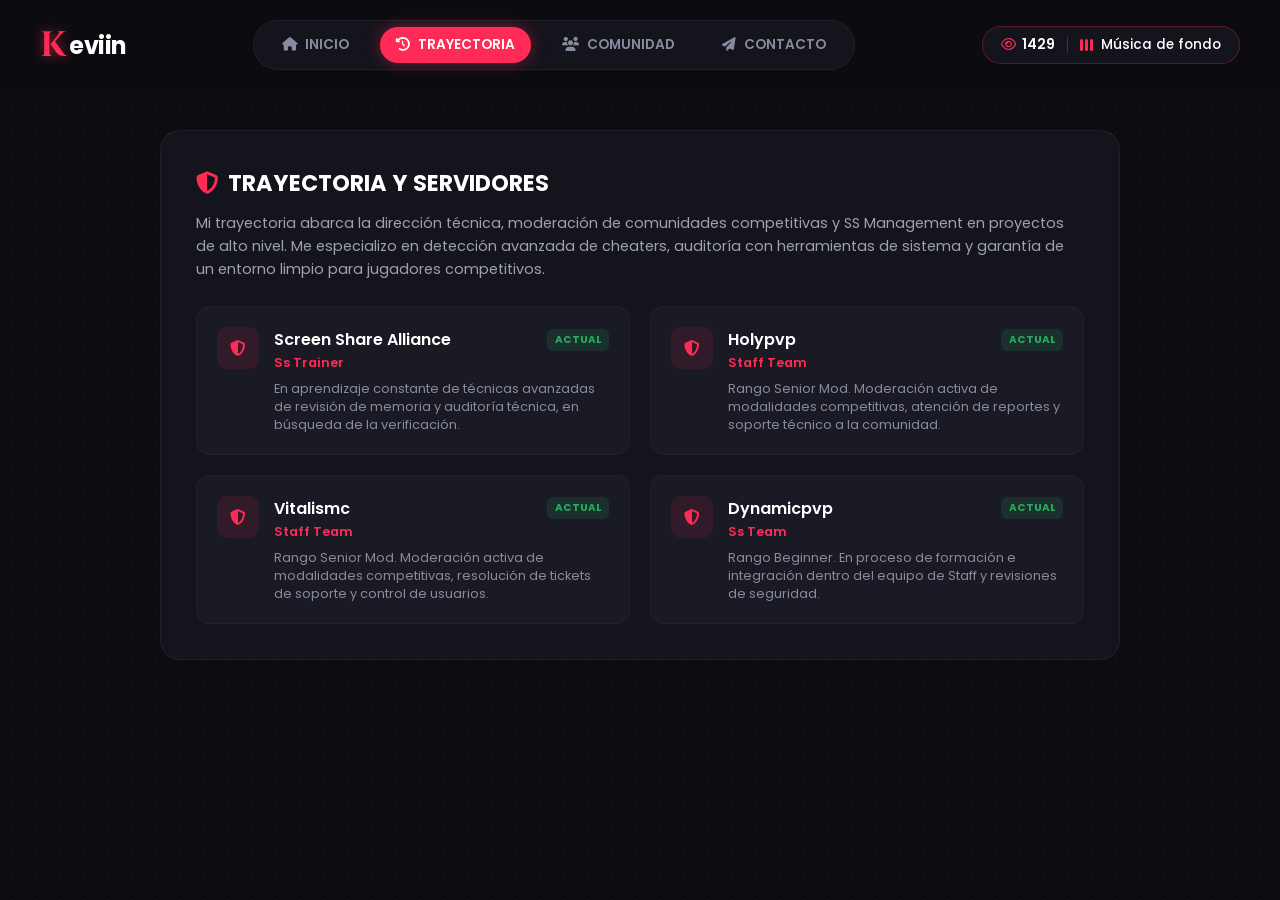
==== index.html @ 0e437124 "Add files via upload" ====
<!DOCTYPE html>
<html lang="es">
<head>
    <meta charset="UTF-8">
    <meta name="viewport" content="width=device-width, initial-scale=1.0">
    <title>Keviin - Portafolio Profesional</title>
    <link rel="stylesheet" href="css/styles.css">
    <link rel="stylesheet" href="https://cdnjs.cloudflare.com/ajax/libs/font-awesome/6.4.0/css/all.min.css">
    <link href="https://fonts.googleapis.com/css2?family=Cinzel:wght@700&family=Poppins:wght@300;400;600;700&display=swap" rel="stylesheet">
</head>
<body>
    <header class="top-bar">
        <div class="brand-logo">
            <span class="k-icon">K</span>
            <span class="brand-name">eviin</span>
        </div>

        <nav class="main-nav">
            <a href="#inicio" class="nav-btn"><i class="fas fa-home"></i> INICIO</a>
            <a href="#trayectoria" class="nav-btn active"><i class="fas fa-history"></i> TRAYECTORIA</a>
            <a href="#comunidad" class="nav-btn"><i class="fas fa-users"></i> COMUNIDAD</a>
            <a href="#contacto" class="nav-btn"><i class="fas fa-paper-plane"></i> CONTACTO</a>
        </nav>

        <div class="unified-status-pill" id="music-pill-toggle">
            <div class="views-section">
                <i class="far fa-eye"></i>
                <span id="visit-counter">1429</span>
            </div>
            <div class="divider"></div>
            <div class="music-section">
                <div class="equalizer-bars">
                    <span></span><span></span><span></span>
                </div>
                <span id="current-song-title">Música de fondo</span>
            </div>
        </div>
    </header>

    <main class="main-content">
        <section id="trayectoria" class="section-card">
            <div class="section-header">
                <h2><i class="fas fa-shield-alt icon-red"></i> TRAYECTORIA Y SERVIDORES</h2>
                <p class="section-desc">
                    Mi trayectoria abarca la dirección técnica, moderación de comunidades competitivas y SS Management en proyectos de alto nivel.
                    Me especializo en detección avanzada de cheaters, auditoría con herramientas de sistema y garantía de un entorno limpio para jugadores competitivos.
                </p>
            </div>

            <div class="servers-grid">
                <div class="server-card">
                    <div class="server-icon"><i class="fas fa-shield-alt"></i></div>
                    <div class="server-info">
                        <div class="server-top">
                            <h3>Screen Share Alliance</h3>
                            <span class="badge-status">ACTUAL</span>
                        </div>
                        <span class="server-role">Ss Trainer</span>
                        <p class="server-desc">En aprendizaje constante de técnicas avanzadas de revisión de memoria y auditoría técnica, en búsqueda de la verificación.</p>
                    </div>
                </div>

                <div class="server-card">
                    <div class="server-icon"><i class="fas fa-shield-alt"></i></div>
                    <div class="server-info">
                        <div class="server-top">
                            <h3>Holypvp</h3>
                            <span class="badge-status">ACTUAL</span>
                        </div>
                        <span class="server-role">Staff Team</span>
                        <p class="server-desc">Rango Senior Mod. Moderación activa de modalidades competitivas, atención de reportes y soporte técnico a la comunidad.</p>
                    </div>
                </div>

                <div class="server-card">
                    <div class="server-icon"><i class="fas fa-shield-alt"></i></div>
                    <div class="server-info">
                        <div class="server-top">
                            <h3>Vitalismc</h3>
                            <span class="badge-status">ACTUAL</span>
                        </div>
                        <span class="server-role">Staff Team</span>
                        <p class="server-desc">Rango Senior Mod. Moderación activa de modalidades competitivas, resolución de tickets de soporte y control de usuarios.</p>
                    </div>
                </div>

                <div class="server-card">
                    <div class="server-icon"><i class="fas fa-shield-alt"></i></div>
                    <div class="server-info">
                        <div class="server-top">
                            <h3>Dynamicpvp</h3>
                            <span class="badge-status">ACTUAL</span>
                        </div>
                        <span class="server-role">Ss Team</span>
                        <p class="server-desc">Rango Beginner. En proceso de formación e integración dentro del equipo de Staff y revisiones de seguridad.</p>
                    </div>
                </div>
            </div>
        </section>
    </main>

    <script src="js/main.js"></script>
</body>
</html>
---- css/styles.css ----
* {
    box-sizing: border-box;
    margin: 0;
    padding: 0;
    font-family: 'Poppins', sans-serif;
}

body {
    background-color: #0d0d11;
    color: #ffffff;
    min-height: 100vh;
    background-image: radial-gradient(rgba(255, 42, 85, 0.08) 1px, transparent 1px);
    background-size: 24px 24px;
}

/* TOP BAR & LOGO */
.top-bar {
    display: flex;
    justify-content: space-between;
    align-items: center;
    padding: 20px 40px;
    background: rgba(13, 13, 17, 0.85);
    backdrop-filter: blur(10px);
    position: sticky;
    top: 0;
    z-index: 100;
}

.brand-logo {
    display: flex;
    align-items: center;
    gap: 2px;
}

.k-icon {
    font-family: 'Cinzel', serif;
    font-size: 2.2rem;
    font-weight: 700;
    color: #ff2a55;
    text-shadow: 0 0 12px rgba(255, 42, 85, 0.6);
}

.brand-name {
    font-size: 1.5rem;
    font-weight: 700;
    color: #ffffff;
    letter-spacing: -0.5px;
}

.main-nav {
    display: flex;
    gap: 15px;
    background: #14141c;
    padding: 6px 12px;
    border-radius: 30px;
    border: 1px solid rgba(255, 255, 255, 0.05);
}

.nav-btn {
    color: #8a8a9e;
    text-decoration: none;
    font-size: 0.85rem;
    font-weight: 600;
    padding: 8px 16px;
    border-radius: 20px;
    transition: all 0.3s ease;
    display: flex;
    align-items: center;
    gap: 8px;
}

.nav-btn.active, .nav-btn:hover {
    color: #ffffff;
    background: #ff2a55;
    box-shadow: 0 0 15px rgba(255, 42, 85, 0.4);
}

/* UNIFIED STATUS PILL (Visitas + Música) */
.unified-status-pill {
    display: flex;
    align-items: center;
    background: #14141c;
    border: 1px solid rgba(255, 42, 85, 0.3);
    border-radius: 30px;
    padding: 8px 18px;
    cursor: pointer;
    transition: all 0.3s ease;
    gap: 12px;
}

.unified-status-pill:hover {
    border-color: #ff2a55;
    box-shadow: 0 0 15px rgba(255, 42, 85, 0.3);
}

.views-section {
    display: flex;
    align-items: center;
    gap: 6px;
    color: #ffffff;
    font-size: 0.85rem;
    font-weight: 600;
}

.views-section i {
    color: #ff2a55;
}

.divider {
    width: 1px;
    height: 16px;
    background: rgba(255, 255, 255, 0.15);
}

.music-section {
    display: flex;
    align-items: center;
    gap: 8px;
    font-size: 0.85rem;
    color: #ffffff;
    font-weight: 500;
}

.equalizer-bars {
    display: flex;
    align-items: flex-end;
    gap: 2px;
    height: 12px;
}

.equalizer-bars span {
    width: 3px;
    height: 100%;
    background: #ff2a55;
    border-radius: 2px;
}

.unified-status-pill.playing .equalizer-bars span:nth-child(1) { animation: bounce 0.6s infinite alternate; }
.unified-status-pill.playing .equalizer-bars span:nth-child(2) { animation: bounce 0.8s infinite alternate 0.2s; }
.unified-status-pill.playing .equalizer-bars span:nth-child(3) { animation: bounce 0.5s infinite alternate 0.4s; }

@keyframes bounce {
    0% { height: 30%; }
    100% { height: 100%; }
}

/* CONTENT SECTIONS */
.main-content {
    max-width: 1000px;
    margin: 40px auto;
    padding: 0 20px;
}

.section-card {
    background: #14141c;
    border-radius: 20px;
    padding: 35px;
    border: 1px solid rgba(255, 255, 255, 0.05);
}

.section-header h2 {
    font-size: 1.4rem;
    font-weight: 700;
    display: flex;
    align-items: center;
    gap: 10px;
    margin-bottom: 12px;
}

.icon-red {
    color: #ff2a55;
}

.section-desc {
    color: #a0a0b5;
    font-size: 0.9rem;
    line-height: 1.6;
    margin-bottom: 25px;
}

.servers-grid {
    display: grid;
    grid-template-columns: repeat(2, 1fr);
    gap: 20px;
}

.server-card {
    background: #1a1a24;
    border-radius: 14px;
    padding: 20px;
    display: flex;
    gap: 15px;
    border: 1px solid rgba(255, 255, 255, 0.03);
    transition: transform 0.2s;
}

.server-card:hover {
    transform: translateY(-3px);
}

.server-icon {
    width: 42px;
    height: 42px;
    background: rgba(255, 42, 85, 0.1);
    border-radius: 10px;
    display: flex;
    align-items: center;
    justify-content: center;
    color: #ff2a55;

}

.server-info {
    flex: 1;
}

.server-top {
    display: flex;
    justify-content: space-between;
    align-items: center;
}

.server-top h3 {
    font-size: 1rem;
    font-weight: 600;
}

.badge-status {
    background: rgba(39, 174, 96, 0.15);
    color: #27ae60;
    font-size: 0.65rem;
    font-weight: 700;
    padding: 3px 8px;
    border-radius: 6px;
}

.server-role {
    color: #ff2a55;
    font-size: 0.8rem;
    font-weight: 600;
    display: block;
    margin: 2px 0 8px 0;
}

.server-desc {
    color: #8a8a9e;
    font-size: 0.8rem;
    line-height: 1.4;
}

/* ADMIN PANEL STYLES */
.admin-body {
    display: flex;
    justify-content: center;
    align-items: center;
    padding: 40px 20px;
}

.admin-container {
    width: 100%;
    max-width: 900px;
    background: #14141c;
    border-radius: 20px;
    padding: 30px;
    border: 1px solid rgba(255, 255, 255, 0.05);
}

.admin-header {
    display: flex;
    justify-content: space-between;
    align-items: center;
    margin-bottom: 25px;
    flex-wrap: wrap;
    gap: 15px;
}

.admin-title {
    display: flex;
    align-items: center;
    gap: 10px;
    color: #ff2a55;
    font-size: 1.1rem;
}

.admin-title h2 {
    color: #ffffff;
    font-size: 1.2rem;
}

.session-badge {
    background: #1e1e2a;
    padding: 6px 14px;
    border-radius: 20px;
    font-size: 0.8rem;
    color: #a0a0b5;
}

.status-dot {
    display: inline-block;
    width: 8px;
    height: 8px;
    background: #ff2a55;
    border-radius: 50%;
    margin-right: 5px;
}

.btn-exit {
    background: #ffffff;
    color: #0d0d11;
    text-decoration: none;
    font-size: 0.8rem;
    font-weight: 700;
    padding: 8px 16px;
    border-radius: 12px;
}

.admin-tabs {
    border-bottom: 1px solid rgba(255, 255, 255, 0.08);
    margin-bottom: 25px;
}

.tab-btn {
    background: #ff2a55;
    color: white;
    border: none;
    padding: 10px 20px;
    border-radius: 10px 10px 0 0;
    font-weight: 600;
    font-size: 0.85rem;
    cursor: pointer;
}

.form-group {
    margin-bottom: 25px;
}

.form-group label {
    display: block;
    font-size: 0.75rem;
    font-weight: 700;
    color: #a0a0b5;
    margin-bottom: 8px;
}

.form-group input {
    width: 100%;
    background: #1a1a24;
    border: 1px solid rgba(255, 255, 255, 0.08);
    padding: 12px 16px;
    border-radius: 10px;
    color: white;
}

.section-subtitle {
    font-size: 0.95rem;
    color: #ff2a55;
    margin-bottom: 15px;
    display: flex;
    align-items: center;
    gap: 8px;
}

.music-grid {
    display: grid;
    grid-template-columns: 1fr 1fr;
    gap: 20px;
    margin-bottom: 25px;
}

.upload-box {
    border: 2px dashed rgba(255, 42, 85, 0.4);
    border-radius: 14px;
    padding: 30px 20px;
    text-align: center;
    cursor: pointer;
    background: rgba(255, 42, 85, 0.02);
}

.upload-box i {
    font-size: 2rem;
    color: #ff2a55;
    margin-bottom: 10px;
}

.upload-box p {
    font-size: 0.85rem;
    margin-bottom: 5px;
}

.upload-box span {
    font-size: 0.75rem;
    color: #ff2a55;
}

.url-box label {
    display: block;
    font-size: 0.75rem;
    font-weight: 700;
    color: #a0a0b5;
    margin-bottom: 8px;
}

.url-box input {
    width: 100%;
    background: #1a1a24;
    border: 1px solid rgba(255, 255, 255, 0.08);
    padding: 12px 16px;
    border-radius: 10px;
    color: white;
}

.btn-save-all {
    width: 100%;
    background: #ff2a55;
    color: white;
    border: none;
    padding: 14px;
    border-radius: 12px;
    font-weight: 700;
    font-size: 0.9rem;
    cursor: pointer;
    box-shadow: 0 0 20px rgba(255, 42, 85, 0.4);
}
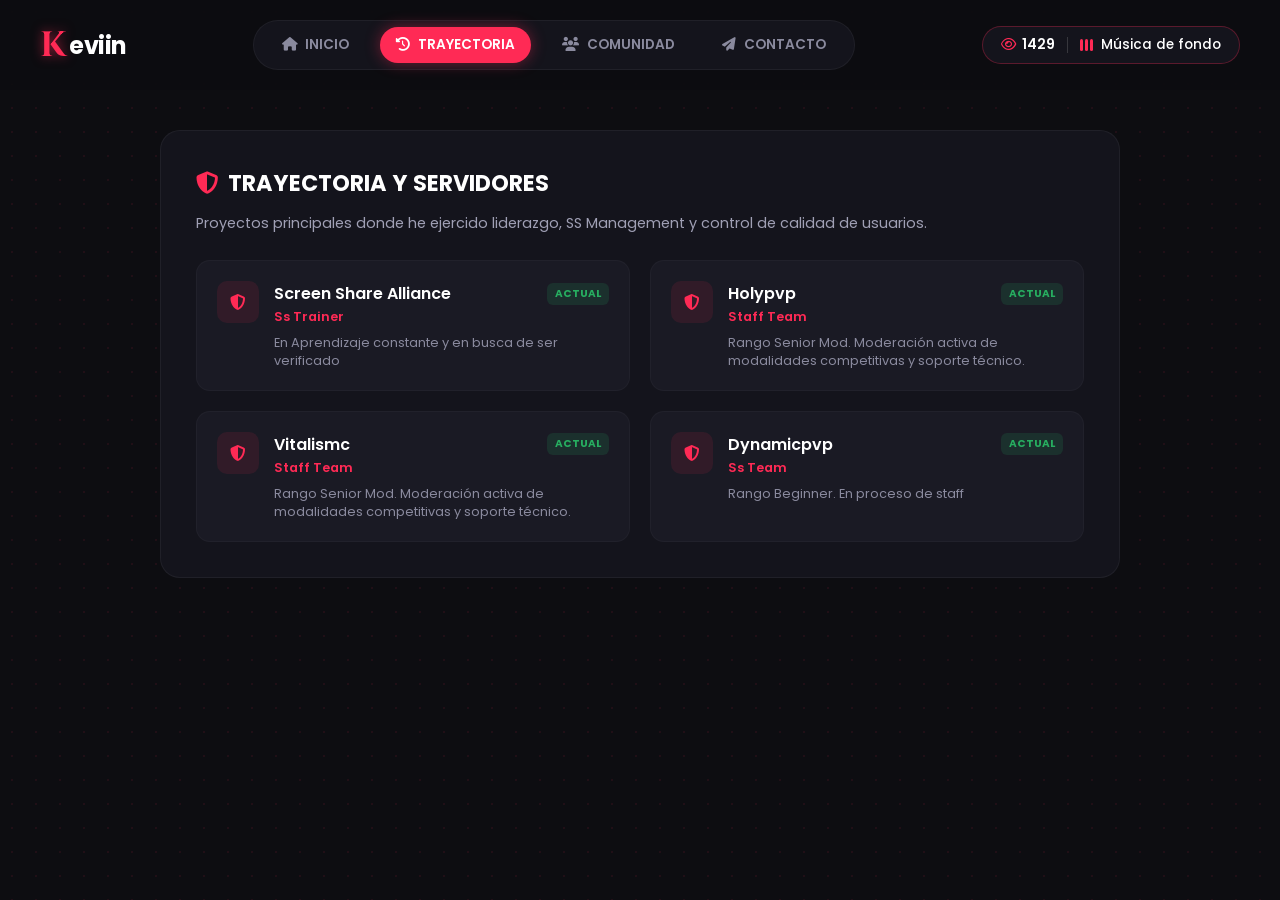
==== commit 5d6e8798: "Add files via upload" ====
--- a/index.html
+++ b/index.html
@@ -42,8 +42,7 @@
             <div class="section-header">
                 <h2><i class="fas fa-shield-alt icon-red"></i> TRAYECTORIA Y SERVIDORES</h2>
                 <p class="section-desc">
-                    Mi trayectoria abarca la dirección técnica, moderación de comunidades competitivas y SS Management en proyectos de alto nivel.
-                    Me especializo en detección avanzada de cheaters, auditoría con herramientas de sistema y garantía de un entorno limpio para jugadores competitivos.
+                    Proyectos principales donde he ejercido liderazgo, SS Management y control de calidad de usuarios.
                 </p>
             </div>
 
@@ -56,7 +55,7 @@
                             <span class="badge-status">ACTUAL</span>
                         </div>
                         <span class="server-role">Ss Trainer</span>
-                        <p class="server-desc">En aprendizaje constante de técnicas avanzadas de revisión de memoria y auditoría técnica, en búsqueda de la verificación.</p>
+                        <p class="server-desc">En Aprendizaje constante y en busca de ser verificado</p>
                     </div>
                 </div>
 
@@ -68,7 +67,7 @@
                             <span class="badge-status">ACTUAL</span>
                         </div>
                         <span class="server-role">Staff Team</span>
-                        <p class="server-desc">Rango Senior Mod. Moderación activa de modalidades competitivas, atención de reportes y soporte técnico a la comunidad.</p>
+                        <p class="server-desc">Rango Senior Mod. Moderación activa de modalidades competitivas y soporte técnico.</p>
                     </div>
                 </div>
 
@@ -80,7 +79,7 @@
                             <span class="badge-status">ACTUAL</span>
                         </div>
                         <span class="server-role">Staff Team</span>
-                        <p class="server-desc">Rango Senior Mod. Moderación activa de modalidades competitivas, resolución de tickets de soporte y control de usuarios.</p>
+                        <p class="server-desc">Rango Senior Mod. Moderación activa de modalidades competitivas y soporte técnico.</p>
                     </div>
                 </div>
 
@@ -92,7 +91,7 @@
                             <span class="badge-status">ACTUAL</span>
                         </div>
                         <span class="server-role">Ss Team</span>
-                        <p class="server-desc">Rango Beginner. En proceso de formación e integración dentro del equipo de Staff y revisiones de seguridad.</p>
+                        <p class="server-desc">Rango Beginner. En proceso de staff</p>
                     </div>
                 </div>
             </div>
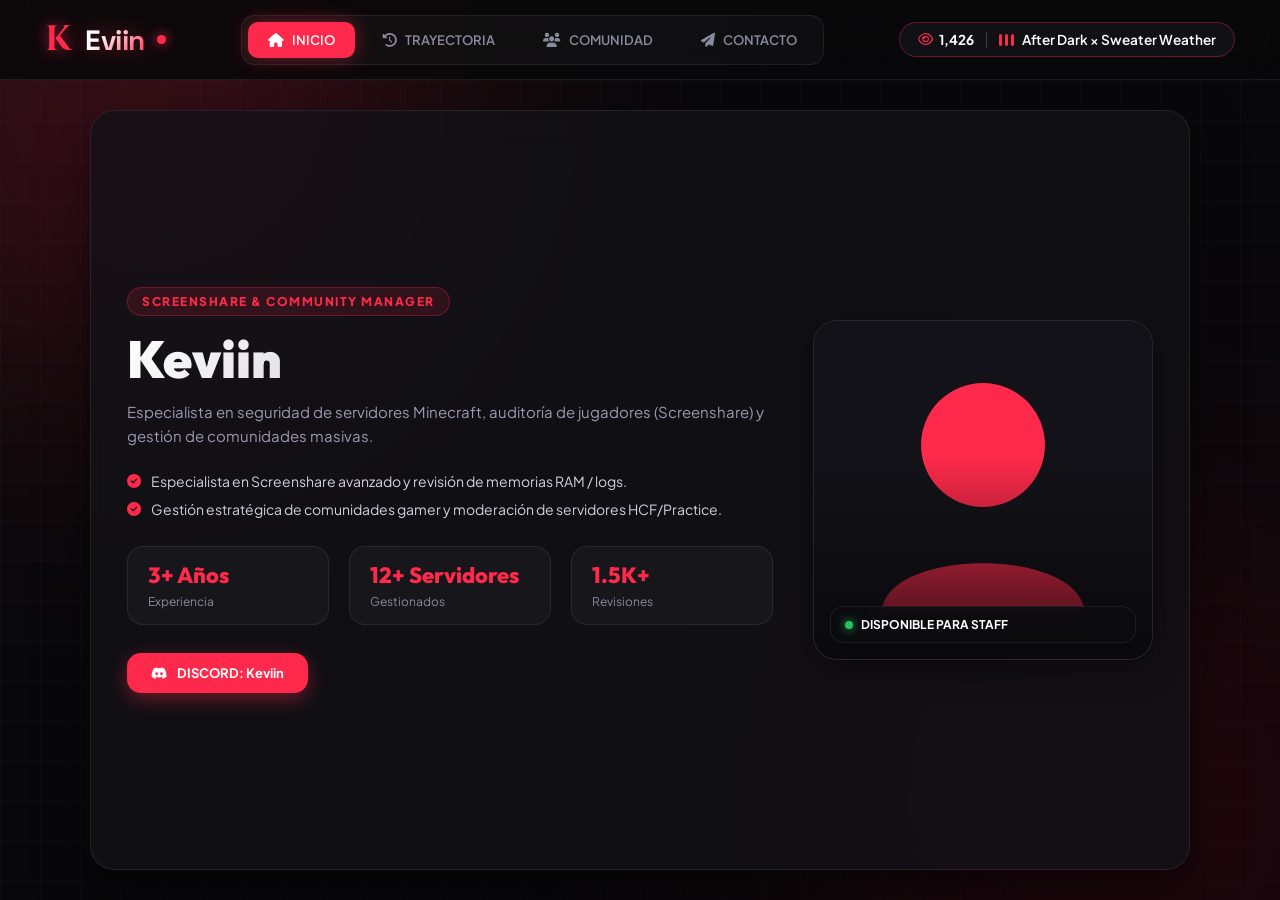
==== commit b51eabae: "Add files via upload" ====
--- a/index.html
+++ b/index.html
@@ -4,99 +4,55 @@
     <meta charset="UTF-8">
     <meta name="viewport" content="width=device-width, initial-scale=1.0">
     <title>Keviin - Portafolio Profesional</title>
+    <!-- FAVICON REDONDO ROJO DE KEVIIN -->
+    <link rel="icon" type="image/svg+xml" href="data:image/svg+xml,<svg xmlns='http://www.w3.org/2000/svg' viewBox='0 0 100 100'><circle cx='50' cy='50' r='45' fill='%2308080a'/><circle cx='50' cy='50' r='20' fill='%23ff2a4b'/></svg>">
+    <link href="https://fonts.googleapis.com/css2?family=Cinzel:wght@700&family=Outfit:wght@400;600;700;800;900&family=Space+Grotesk:wght@600;700&family=Plus+Jakarta+Sans:wght@400;500;600;700&display=swap" rel="stylesheet">
+    <link rel="stylesheet" href="https://cdnjs.cloudflare.com/ajax/libs/font-awesome/6.4.0/css/all.min.css">
     <link rel="stylesheet" href="css/styles.css">
-    <link rel="stylesheet" href="https://cdnjs.cloudflare.com/ajax/libs/font-awesome/6.4.0/css/all.min.css">
-    <link href="https://fonts.googleapis.com/css2?family=Cinzel:wght@700&family=Poppins:wght@300;400;600;700&display=swap" rel="stylesheet">
 </head>
 <body>
-    <header class="top-bar">
-        <div class="brand-logo">
-            <span class="k-icon">K</span>
-            <span class="brand-name">eviin</span>
+
+    <div class="background-effects">
+        <div class="grid-overlay"></div>
+        <div class="glow-orb orb-1" id="orb1"></div>
+        <div class="glow-orb orb-2" id="orb2"></div>
+        <div id="particlesContainer" class="particles-container"></div>
+    </div>
+
+    <!-- REPRODUCTOR DE AUDIO -->
+    <audio id="bgMusic" loop preload="auto"></audio>
+
+    <nav class="navbar">
+        <div class="logo">
+            <span class="k-icon-fancy">K</span><span class="logo-accent" id="logoText">eviin</span>
+            <span class="status-dot"></span>
         </div>
-
-        <nav class="main-nav">
-            <a href="#inicio" class="nav-btn"><i class="fas fa-home"></i> INICIO</a>
-            <a href="#trayectoria" class="nav-btn active"><i class="fas fa-history"></i> TRAYECTORIA</a>
-            <a href="#comunidad" class="nav-btn"><i class="fas fa-users"></i> COMUNIDAD</a>
-            <a href="#contacto" class="nav-btn"><i class="fas fa-paper-plane"></i> CONTACTO</a>
-        </nav>
-
-        <div class="unified-status-pill" id="music-pill-toggle">
-            <div class="views-section">
-                <i class="far fa-eye"></i>
-                <span id="visit-counter">1429</span>
-            </div>
-            <div class="divider"></div>
-            <div class="music-section">
-                <div class="equalizer-bars">
-                    <span></span><span></span><span></span>
+        
+        <div class="nav-links" id="navigationMenu"></div>
+        
+        <div class="navbar-right-group">
+            <!-- GLOBITO UNIFICADO (VISITAS Y MÚSICA) -->
+            <div class="unified-status-pill" id="musicPlayerBtn" onclick="toggleMusic()">
+                <div class="views-section">
+                    <i class="far fa-eye"></i>
+                    <span id="visitorCounterNum" class="visitor-num">1,429</span>
                 </div>
-                <span id="current-song-title">Música de fondo</span>
+                <div class="pill-divider"></div>
+                <div class="music-section">
+                    <div class="equalizer-bars" id="musicBars">
+                        <span></span><span></span><span></span>
+                    </div>
+                    <span class="song-title" id="songTitleDisplay">Música de fondo</span>
+                </div>
             </div>
         </div>
-    </header>
+    </nav>
 
-    <main class="main-content">
-        <section id="trayectoria" class="section-card">
-            <div class="section-header">
-                <h2><i class="fas fa-shield-alt icon-red"></i> TRAYECTORIA Y SERVIDORES</h2>
-                <p class="section-desc">
-                    Proyectos principales donde he ejercido liderazgo, SS Management y control de calidad de usuarios.
-                </p>
-            </div>
+    <main class="main-container">
+        <div id="cardsStage" class="cards-stage"></div>
+    </main>
 
-            <div class="servers-grid">
-                <div class="server-card">
-                    <div class="server-icon"><i class="fas fa-shield-alt"></i></div>
-                    <div class="server-info">
-                        <div class="server-top">
-                            <h3>Screen Share Alliance</h3>
-                            <span class="badge-status">ACTUAL</span>
-                        </div>
-                        <span class="server-role">Ss Trainer</span>
-                        <p class="server-desc">En Aprendizaje constante y en busca de ser verificado</p>
-                    </div>
-                </div>
-
-                <div class="server-card">
-                    <div class="server-icon"><i class="fas fa-shield-alt"></i></div>
-                    <div class="server-info">
-                        <div class="server-top">
-                            <h3>Holypvp</h3>
-                            <span class="badge-status">ACTUAL</span>
-                        </div>
-                        <span class="server-role">Staff Team</span>
-                        <p class="server-desc">Rango Senior Mod. Moderación activa de modalidades competitivas y soporte técnico.</p>
-                    </div>
-                </div>
-
-                <div class="server-card">
-                    <div class="server-icon"><i class="fas fa-shield-alt"></i></div>
-                    <div class="server-info">
-                        <div class="server-top">
-                            <h3>Vitalismc</h3>
-                            <span class="badge-status">ACTUAL</span>
-                        </div>
-                        <span class="server-role">Staff Team</span>
-                        <p class="server-desc">Rango Senior Mod. Moderación activa de modalidades competitivas y soporte técnico.</p>
-                    </div>
-                </div>
-
-                <div class="server-card">
-                    <div class="server-icon"><i class="fas fa-shield-alt"></i></div>
-                    <div class="server-info">
-                        <div class="server-top">
-                            <h3>Dynamicpvp</h3>
-                            <span class="badge-status">ACTUAL</span>
-                        </div>
-                        <span class="server-role">Ss Team</span>
-                        <p class="server-desc">Rango Beginner. En proceso de staff</p>
-                    </div>
-                </div>
-            </div>
-        </section>
-    </main>
+    <div class="toast" id="toastNotification">Copiado al portapapeles</div>
 
     <script src="js/main.js"></script>
 </body>
--- a/css/styles.css
+++ b/css/styles.css
@@ -1,96 +1,512 @@
 * {
-    box-sizing: border-box;
     margin: 0;
     padding: 0;
-    font-family: 'Poppins', sans-serif;
+    box-sizing: border-box;
+    font-family: 'Plus Jakarta Sans', sans-serif;
+    user-select: none;
+}
+
+:root {
+    --accent-color: #ff2a4b;
+    --accent-glow: rgba(255, 42, 75, 0.4);
+    --accent-secondary: #7a0018;
+    --bg-dark: #08080a;
+    --card-bg: rgba(18, 18, 24, 0.78);
+    --border-color: rgba(255, 255, 255, 0.08);
 }
 
 body {
-    background-color: #0d0d11;
+    background-color: var(--bg-dark);
     color: #ffffff;
-    min-height: 100vh;
-    background-image: radial-gradient(rgba(255, 42, 85, 0.08) 1px, transparent 1px);
-    background-size: 24px 24px;
-}
-
-/* TOP BAR & LOGO */
-.top-bar {
+    height: 100vh;
+    overflow: hidden;
+    position: relative;
+}
+
+.background-effects {
+    position: absolute;
+    top: 0;
+    left: 0;
+    width: 100%;
+    height: 100%;
+    overflow: hidden;
+    z-index: -1;
+}
+
+.grid-overlay {
+    width: 100%;
+    height: 100%;
+    background-image: 
+        linear-gradient(rgba(255, 255, 255, 0.02) 1px, transparent 1px),
+        linear-gradient(90deg, rgba(255, 255, 255, 0.02) 1px, transparent 1px);
+    background-size: 40px 40px;
+    position: absolute;
+}
+
+.glow-orb {
+    position: absolute;
+    border-radius: 50%;
+    filter: blur(150px);
+    opacity: 0.28;
+    animation: orbFloat 12s ease-in-out infinite alternate;
+    transition: background 0.5s ease;
+}
+
+.orb-1 {
+    width: 520px;
+    height: 520px;
+    background: var(--accent-color);
+    top: -180px;
+    left: -120px;
+}
+
+.orb-2 {
+    width: 550px;
+    height: 550px;
+    background: var(--accent-secondary);
+    bottom: -180px;
+    right: -120px;
+    animation-delay: -6s;
+}
+
+@keyframes orbFloat {
+    0% { transform: translateY(0px) scale(1) rotate(0deg); opacity: 0.22; }
+    50% { transform: translateY(20px) scale(1.05) rotate(3deg); opacity: 0.3; }
+    100% { transform: translateY(40px) scale(1.1) rotate(6deg); opacity: 0.25; }
+}
+
+.particles-container {
+    position: absolute;
+    width: 100%;
+    height: 100%;
+    pointer-events: none;
+    overflow: hidden;
+}
+
+.particle {
+    position: absolute;
+    width: 3px;
+    height: 3px;
+    background: var(--accent-color);
+    border-radius: 50%;
+    opacity: 0.5;
+    animation: floatParticle 8s infinite linear;
+}
+
+@keyframes floatParticle {
+    0% { transform: translateY(100vh) scale(0.5); opacity: 0; }
+    20% { opacity: 0.6; }
+    80% { opacity: 0.6; }
+    100% { transform: translateY(-10vh) scale(1.2); opacity: 0; }
+}
+
+.navbar {
     display: flex;
     justify-content: space-between;
     align-items: center;
-    padding: 20px 40px;
-    background: rgba(13, 13, 17, 0.85);
+    padding: 0 45px;
+    height: 80px;
+    background: rgba(8, 8, 10, 0.88);
+    backdrop-filter: blur(20px);
+    border-bottom: 1px solid var(--border-color);
+    position: relative;
+    z-index: 10;
+}
+
+.logo {
+    display: flex;
+    align-items: center;
+    gap: 12px;
+}
+
+.logo-accent {
+    font-family: 'Space Grotesk', 'Outfit', sans-serif;
+    font-weight: 700;
+    font-size: 28px;
+    letter-spacing: -0.5px;
+    background: linear-gradient(135deg, #ffffff 30%, var(--accent-color) 100%);
+    -webkit-background-clip: text;
+    -webkit-text-fill-color: transparent;
+    filter: drop-shadow(0 0 10px var(--accent-glow));
+    text-transform: capitalize;
+}
+
+.status-dot {
+    width: 9px;
+    height: 9px;
+    background-color: var(--accent-color);
+    border-radius: 50%;
+    box-shadow: 0 0 12px var(--accent-color);
+    animation: blink 2s infinite;
+}
+
+@keyframes blink {
+    0%, 100% { opacity: 1; transform: scale(1); }
+    50% { opacity: 0.4; transform: scale(0.85); }
+}
+
+.nav-links {
+    display: flex;
+    gap: 8px;
+    background: rgba(255, 255, 255, 0.03);
+    padding: 6px;
+    border-radius: 14px;
+    border: 1px solid var(--border-color);
+}
+
+.nav-btn {
+    background: transparent;
+    border: none;
+    color: #8a8a9e;
+    padding: 10px 20px;
+    border-radius: 10px;
+    font-weight: 600;
+    font-size: 13px;
+    cursor: pointer;
+    transition: all 0.3s cubic-bezier(0.4, 0, 0.2, 1);
+    display: flex;
+    align-items: center;
+    gap: 8px;
+}
+
+.nav-btn i {
+    font-size: 14px;
+    transition: transform 0.3s ease;
+}
+
+.nav-btn:hover {
+    color: #ffffff;
+    background: rgba(255, 255, 255, 0.05);
+}
+
+.nav-btn.active {
+    background: var(--accent-color);
+    color: #ffffff;
+    box-shadow: 0 0 20px var(--accent-glow);
+}
+
+.navbar-right-group {
+    display: flex;
+    align-items: center;
+    gap: 14px;
+}
+
+.music-player-widget {
+    display: flex;
+    align-items: center;
+    gap: 10px;
+    background: rgba(255, 255, 255, 0.04);
+    border: 1px solid rgba(255, 42, 75, 0.35);
+    padding: 8px 18px;
+    border-radius: 20px;
+    cursor: pointer;
+    position: relative;
+    transition: all 0.3s ease;
+}
+
+.music-player-widget:hover {
+    background: rgba(255, 42, 75, 0.12);
+    border-color: var(--accent-color);
+    box-shadow: 0 0 18px var(--accent-glow);
+    transform: translateY(-1px);
+}
+
+.music-bars {
+    display: flex;
+    align-items: flex-end;
+    gap: 3px;
+    height: 14px;
+}
+
+.music-bars span {
+    width: 3px;
+    height: 100%;
+    background-color: var(--accent-color);
+    border-radius: 3px;
+    transition: height 0.2s ease;
+}
+
+.music-player-widget.playing .music-bars span:nth-child(1) {
+    animation: soundBar 0.8s ease-in-out infinite alternate;
+}
+.music-player-widget.playing .music-bars span:nth-child(2) {
+    animation: soundBar 0.8s ease-in-out infinite alternate 0.2s;
+}
+.music-player-widget.playing .music-bars span:nth-child(3) {
+    animation: soundBar 0.8s ease-in-out infinite alternate 0.4s;
+}
+
+@keyframes soundBar {
+    0% { height: 4px; }
+    100% { height: 16px; }
+}
+
+.music-info {
+    font-size: 13px;
+    font-weight: 600;
+    color: #e2e2e8;
+    max-width: 190px;
+    white-space: nowrap;
+    overflow: hidden;
+    text-overflow: ellipsis;
+}
+
+.music-tooltip {
+    position: absolute;
+    bottom: -36px;
+    right: 0;
+    background: rgba(12, 12, 16, 0.95);
+    color: #fff;
+    font-size: 11px;
+    padding: 5px 12px;
+    border-radius: 20px;
+    border: 1px solid var(--accent-color);
+    pointer-events: none;
+    opacity: 0;
+    transition: all 0.25s ease;
+    white-space: nowrap;
+    box-shadow: 0 4px 15px rgba(0,0,0,0.5);
+}
+
+.music-player-widget:hover .music-tooltip {
+    opacity: 1;
+    transform: translateY(0);
+}
+
+.visitor-counter-badge {
+    display: flex;
+    align-items: center;
+    gap: 8px;
+    background: rgba(255, 255, 255, 0.04);
+    border: 1px solid var(--border-color);
+    padding: 8px 14px;
+    border-radius: 20px;
+    font-size: 13px;
+    color: #a0a0b0;
+    transition: all 0.3s ease;
+}
+
+.visitor-counter-badge i { color: var(--accent-color); }
+.visitor-num { font-weight: 700; color: #fff; }
+
+.main-container {
+    height: calc(100vh - 80px);
+    display: flex;
+    justify-content: center;
+    align-items: center;
+    padding: 20px;
+}
+
+.cards-stage {
+    width: 100%;
+    max-width: 1100px;
+    height: calc(100% - 20px);
+    position: relative;
+}
+
+.card-module {
+    position: absolute;
+    width: 100%;
+    height: 100%;
+    background: var(--card-bg);
+    border: 1px solid var(--border-color);
+    border-radius: 24px;
+    padding: 36px;
+    backdrop-filter: blur(20px);
+    box-shadow: 0 20px 50px rgba(0, 0, 0, 0.5);
+    opacity: 0;
+    transform: translateY(20px) scale(0.98);
+    pointer-events: none;
+    transition: all 0.5s cubic-bezier(0.16, 1, 0.3, 1);
+    overflow-y: auto;
+}
+
+.card-module::-webkit-scrollbar { width: 6px; }
+.card-module::-webkit-scrollbar-thumb { background: rgba(255, 255, 255, 0.15); border-radius: 10px; }
+
+.card-module.active {
+    opacity: 1;
+    transform: translateY(0) scale(1);
+    pointer-events: all;
+}
+
+.hero-layout {
+    display: grid;
+    grid-template-columns: 1fr 340px;
+    gap: 40px;
+    align-items: center;
+    height: 100%;
+}
+
+.badge-role {
+    display: inline-block;
+    padding: 6px 14px;
+    background: rgba(255, 42, 75, 0.12);
+    border: 1px solid rgba(255, 42, 75, 0.3);
+    color: var(--accent-color);
+    font-size: 12px;
+    font-weight: 800;
+    letter-spacing: 1.5px;
+    border-radius: 20px;
+    margin-bottom: 16px;
+}
+
+.hero-title {
+    font-family: 'Outfit', sans-serif;
+    font-size: 52px;
+    font-weight: 900;
+    line-height: 1.05;
+    margin-bottom: 14px;
+    background: linear-gradient(135deg, #ffffff 0%, #a0a0b0 100%);
+    -webkit-background-clip: text;
+    -webkit-text-fill-color: transparent;
+}
+
+.hero-subtitle {
+    color: #9a9ab0;
+    font-size: 15px;
+    line-height: 1.6;
+    margin-bottom: 24px;
+}
+
+.bullets-list { list-style: none; margin-bottom: 28px; }
+.bullets-list li { display: flex; align-items: center; gap: 10px; color: #d0d0e0; font-size: 14px; margin-bottom: 10px; }
+.bullets-list li i { color: var(--accent-color); }
+
+.metrics-row { display: flex; gap: 20px; margin-bottom: 28px; }
+.metric-card {
+    background: rgba(255, 255, 255, 0.03);
+    border: 1px solid var(--border-color);
+    padding: 14px 20px;
+    border-radius: 16px;
+    flex: 1;
+}
+.metric-card .num { display: block; font-family: 'Outfit', sans-serif; font-size: 22px; font-weight: 800; color: var(--accent-color); }
+.metric-card .label { font-size: 12px; color: #8a8a9e; }
+
+.avatar-frame {
+    position: relative;
+    width: 100%;
+    aspect-ratio: 1;
+    border-radius: 24px;
+    overflow: hidden;
+    border: 1px solid var(--border-color);
+    box-shadow: 0 10px 30px rgba(0,0,0,0.4);
+    background: rgba(255, 255, 255, 0.02);
+}
+.avatar-wrapper img { width: 100%; height: 100%; object-fit: cover; }
+.avatar-overlay-gradient { position: absolute; inset: 0; background: linear-gradient(to top, rgba(8,8,10,0.85) 0%, transparent 60%); }
+
+.online-status {
+    position: absolute;
+    bottom: 16px;
+    left: 16px;
+    right: 16px;
+    background: rgba(12, 12, 16, 0.85);
     backdrop-filter: blur(10px);
-    position: sticky;
-    top: 0;
-    z-index: 100;
-}
-
-.brand-logo {
-    display: flex;
-    align-items: center;
-    gap: 2px;
-}
-
-.k-icon {
+    padding: 10px 14px;
+    border-radius: 14px;
+    border: 1px solid var(--border-color);
+    font-size: 12px;
+    font-weight: 700;
+    display: flex;
+    align-items: center;
+    gap: 8px;
+}
+
+.pulse {
+    width: 8px; height: 8px; background-color: #22c55e; border-radius: 50%; box-shadow: 0 0 10px #22c55e; animation: blink 1.5s infinite;
+}
+
+.btn {
+    padding: 12px 24px;
+    border-radius: 14px;
+    font-weight: 700;
+    font-size: 13px;
+    cursor: pointer;
+    border: none;
+    display: inline-flex;
+    align-items: center;
+    gap: 10px;
+    text-decoration: none;
+}
+.btn-primary { background: var(--accent-color); color: #fff; box-shadow: 0 6px 20px var(--accent-glow); }
+
+.trayectoria-grid { display: grid; grid-template-columns: repeat(2, 1fr); gap: 16px; }
+.server-card {
+    background: rgba(255, 255, 255, 0.02);
+    border: 1px solid var(--border-color);
+    padding: 18px;
+    border-radius: 16px;
+    display: flex;
+    gap: 16px;
+    align-items: flex-start;
+}
+.server-icon {
+    width: 44px; height: 44px; border-radius: 12px; background: rgba(255, 42, 75, 0.1); color: var(--accent-color); display: flex; align-items: center; justify-content: center; font-size: 18px; flex-shrink: 0;
+}
+.server-name { font-family: 'Outfit', sans-serif; font-size: 16px; font-weight: 700; color: #fff; }
+.server-role { font-size: 13px; color: var(--accent-color); font-weight: 600; margin-bottom: 6px; }
+.server-achievement { font-size: 12px; color: #8a8a9e; line-height: 1.4; }
+
+.badge-status { font-size: 10px; font-weight: 800; padding: 3px 8px; border-radius: 8px; text-transform: uppercase; }
+.badge-status.actual { background: rgba(34, 197, 94, 0.15); color: #22c55e; border: 1px solid rgba(34, 197, 94, 0.3); }
+.badge-status.anterior { background: rgba(255, 255, 255, 0.05); color: #7a7a8c; border: 1px solid var(--border-color); }
+
+.testimonials-grid { display: grid; grid-template-columns: repeat(2, 1fr); gap: 16px; margin-top: 12px; margin-bottom: 24px; }
+.testimonial-card { background: rgba(255, 255, 255, 0.02); border: 1px solid var(--border-color); padding: 16px; border-radius: 14px; }
+.testimonial-quote { font-size: 13px; color: #c0c0d0; font-style: italic; margin-bottom: 12px; }
+.testimonial-author { display: flex; align-items: center; gap: 10px; }
+.author-avatar { width: 30px; height: 30px; border-radius: 50%; background: var(--accent-color); color: #fff; display: flex; align-items: center; justify-content: center; font-weight: 800; font-size: 12px; }
+.author-info { font-size: 12px; font-weight: 700; color: #fff; }
+.author-info span { display: block; font-size: 11px; color: #7a7a8c; font-weight: 400; }
+
+.chill-games-grid { display: grid; grid-template-columns: repeat(4, 1fr); gap: 12px; margin-top: 12px; }
+.game-badge { background: rgba(255, 255, 255, 0.02); border: 1px solid var(--border-color); padding: 12px; border-radius: 12px; display: flex; flex-direction: column; gap: 6px; }
+.game-title { font-size: 13px; font-weight: 700; color: #fff; }
+.game-status { font-size: 11px; color: #7a7a8c; display: flex; align-items: center; gap: 6px; }
+
+.toast {
+    position: fixed; bottom: 30px; left: 50%; transform: translateX(-50%) translateY(100px); background: rgba(18, 18, 24, 0.95); border: 1px solid var(--accent-color); color: #fff; padding: 12px 24px; border-radius: 30px; font-size: 13px; font-weight: 600; opacity: 0; transition: all 0.4s cubic-bezier(0.16, 1, 0.3, 1); z-index: 1000;
+}
+.toast.show { opacity: 1; transform: translateX(-50%) translateY(0); }
+
+@media (max-width: 850px) {
+    .hero-layout { grid-template-columns: 1fr; }
+    .trayectoria-grid { grid-template-columns: 1fr; }
+    .testimonials-grid { grid-template-columns: 1fr; }
+    .chill-games-grid { grid-template-columns: repeat(2, 1fr); }
+    .navbar { padding: 0 20px; }
+}
+
+
+/* K ESTILIZADA Y GLOBITO UNIFICADO */
+.k-icon-fancy {
     font-family: 'Cinzel', serif;
     font-size: 2.2rem;
     font-weight: 700;
-    color: #ff2a55;
-    text-shadow: 0 0 12px rgba(255, 42, 85, 0.6);
-}
-
-.brand-name {
-    font-size: 1.5rem;
-    font-weight: 700;
-    color: #ffffff;
-    letter-spacing: -0.5px;
-}
-
-.main-nav {
-    display: flex;
-    gap: 15px;
-    background: #14141c;
-    padding: 6px 12px;
-    border-radius: 30px;
-    border: 1px solid rgba(255, 255, 255, 0.05);
-}
-
-.nav-btn {
-    color: #8a8a9e;
-    text-decoration: none;
-    font-size: 0.85rem;
-    font-weight: 600;
-    padding: 8px 16px;
-    border-radius: 20px;
-    transition: all 0.3s ease;
-    display: flex;
-    align-items: center;
-    gap: 8px;
-}
-
-.nav-btn.active, .nav-btn:hover {
-    color: #ffffff;
-    background: #ff2a55;
-    box-shadow: 0 0 15px rgba(255, 42, 85, 0.4);
-}
-
-/* UNIFIED STATUS PILL (Visitas + Música) */
+    color: var(--accent-color, #ff2a4b);
+    text-shadow: 0 0 15px rgba(255, 42, 75, 0.7);
+    margin-right: 1px;
+}
+
 .unified-status-pill {
     display: flex;
     align-items: center;
-    background: #14141c;
-    border: 1px solid rgba(255, 42, 85, 0.3);
+    background: rgba(18, 18, 24, 0.85);
+    border: 1px solid rgba(255, 42, 75, 0.35);
     border-radius: 30px;
     padding: 8px 18px;
     cursor: pointer;
     transition: all 0.3s ease;
     gap: 12px;
+    backdrop-filter: blur(8px);
 }
 
 .unified-status-pill:hover {
-    border-color: #ff2a55;
-    box-shadow: 0 0 15px rgba(255, 42, 85, 0.3);
+    border-color: var(--accent-color, #ff2a4b);
+    box-shadow: 0 0 18px rgba(255, 42, 75, 0.35);
+    transform: translateY(-1px);
 }
 
 .views-section {
@@ -99,17 +515,17 @@
     gap: 6px;
     color: #ffffff;
     font-size: 0.85rem;
-    font-weight: 600;
+    font-weight: 700;
 }
 
 .views-section i {
-    color: #ff2a55;
-}
-
-.divider {
+    color: var(--accent-color, #ff2a4b);
+}
+
+.pill-divider {
     width: 1px;
     height: 16px;
-    background: rgba(255, 255, 255, 0.15);
+    background: rgba(255, 255, 255, 0.2);
 }
 
 .music-section {
@@ -118,20 +534,20 @@
     gap: 8px;
     font-size: 0.85rem;
     color: #ffffff;
-    font-weight: 500;
+    font-weight: 600;
 }
 
 .equalizer-bars {
     display: flex;
     align-items: flex-end;
-    gap: 2px;
+    gap: 3px;
     height: 12px;
 }
 
 .equalizer-bars span {
     width: 3px;
     height: 100%;
-    background: #ff2a55;
+    background: var(--accent-color, #ff2a4b);
     border-radius: 2px;
 }
 
@@ -140,284 +556,6 @@
 .unified-status-pill.playing .equalizer-bars span:nth-child(3) { animation: bounce 0.5s infinite alternate 0.4s; }
 
 @keyframes bounce {
-    0% { height: 30%; }
+    0% { height: 25%; }
     100% { height: 100%; }
 }
-
-/* CONTENT SECTIONS */
-.main-content {
-    max-width: 1000px;
-    margin: 40px auto;
-    padding: 0 20px;
-}
-
-.section-card {
-    background: #14141c;
-    border-radius: 20px;
-    padding: 35px;
-    border: 1px solid rgba(255, 255, 255, 0.05);
-}
-
-.section-header h2 {
-    font-size: 1.4rem;
-    font-weight: 700;
-    display: flex;
-    align-items: center;
-    gap: 10px;
-    margin-bottom: 12px;
-}
-
-.icon-red {
-    color: #ff2a55;
-}
-
-.section-desc {
-    color: #a0a0b5;
-    font-size: 0.9rem;
-    line-height: 1.6;
-    margin-bottom: 25px;
-}
-
-.servers-grid {
-    display: grid;
-    grid-template-columns: repeat(2, 1fr);
-    gap: 20px;
-}
-
-.server-card {
-    background: #1a1a24;
-    border-radius: 14px;
-    padding: 20px;
-    display: flex;
-    gap: 15px;
-    border: 1px solid rgba(255, 255, 255, 0.03);
-    transition: transform 0.2s;
-}
-
-.server-card:hover {
-    transform: translateY(-3px);
-}
-
-.server-icon {
-    width: 42px;
-    height: 42px;
-    background: rgba(255, 42, 85, 0.1);
-    border-radius: 10px;
-    display: flex;
-    align-items: center;
-    justify-content: center;
-    color: #ff2a55;
-
-}
-
-.server-info {
-    flex: 1;
-}
-
-.server-top {
-    display: flex;
-    justify-content: space-between;
-    align-items: center;
-}
-
-.server-top h3 {
-    font-size: 1rem;
-    font-weight: 600;
-}
-
-.badge-status {
-    background: rgba(39, 174, 96, 0.15);
-    color: #27ae60;
-    font-size: 0.65rem;
-    font-weight: 700;
-    padding: 3px 8px;
-    border-radius: 6px;
-}
-
-.server-role {
-    color: #ff2a55;
-    font-size: 0.8rem;
-    font-weight: 600;
-    display: block;
-    margin: 2px 0 8px 0;
-}
-
-.server-desc {
-    color: #8a8a9e;
-    font-size: 0.8rem;
-    line-height: 1.4;
-}
-
-/* ADMIN PANEL STYLES */
-.admin-body {
-    display: flex;
-    justify-content: center;
-    align-items: center;
-    padding: 40px 20px;
-}
-
-.admin-container {
-    width: 100%;
-    max-width: 900px;
-    background: #14141c;
-    border-radius: 20px;
-    padding: 30px;
-    border: 1px solid rgba(255, 255, 255, 0.05);
-}
-
-.admin-header {
-    display: flex;
-    justify-content: space-between;
-    align-items: center;
-    margin-bottom: 25px;
-    flex-wrap: wrap;
-    gap: 15px;
-}
-
-.admin-title {
-    display: flex;
-    align-items: center;
-    gap: 10px;
-    color: #ff2a55;
-    font-size: 1.1rem;
-}
-
-.admin-title h2 {
-    color: #ffffff;
-    font-size: 1.2rem;
-}
-
-.session-badge {
-    background: #1e1e2a;
-    padding: 6px 14px;
-    border-radius: 20px;
-    font-size: 0.8rem;
-    color: #a0a0b5;
-}
-
-.status-dot {
-    display: inline-block;
-    width: 8px;
-    height: 8px;
-    background: #ff2a55;
-    border-radius: 50%;
-    margin-right: 5px;
-}
-
-.btn-exit {
-    background: #ffffff;
-    color: #0d0d11;
-    text-decoration: none;
-    font-size: 0.8rem;
-    font-weight: 700;
-    padding: 8px 16px;
-    border-radius: 12px;
-}
-
-.admin-tabs {
-    border-bottom: 1px solid rgba(255, 255, 255, 0.08);
-    margin-bottom: 25px;
-}
-
-.tab-btn {
-    background: #ff2a55;
-    color: white;
-    border: none;
-    padding: 10px 20px;
-    border-radius: 10px 10px 0 0;
-    font-weight: 600;
-    font-size: 0.85rem;
-    cursor: pointer;
-}
-
-.form-group {
-    margin-bottom: 25px;
-}
-
-.form-group label {
-    display: block;
-    font-size: 0.75rem;
-    font-weight: 700;
-    color: #a0a0b5;
-    margin-bottom: 8px;
-}
-
-.form-group input {
-    width: 100%;
-    background: #1a1a24;
-    border: 1px solid rgba(255, 255, 255, 0.08);
-    padding: 12px 16px;
-    border-radius: 10px;
-    color: white;
-}
-
-.section-subtitle {
-    font-size: 0.95rem;
-    color: #ff2a55;
-    margin-bottom: 15px;
-    display: flex;
-    align-items: center;
-    gap: 8px;
-}
-
-.music-grid {
-    display: grid;
-    grid-template-columns: 1fr 1fr;
-    gap: 20px;
-    margin-bottom: 25px;
-}
-
-.upload-box {
-    border: 2px dashed rgba(255, 42, 85, 0.4);
-    border-radius: 14px;
-    padding: 30px 20px;
-    text-align: center;
-    cursor: pointer;
-    background: rgba(255, 42, 85, 0.02);
-}
-
-.upload-box i {
-    font-size: 2rem;
-    color: #ff2a55;
-    margin-bottom: 10px;
-}
-
-.upload-box p {
-    font-size: 0.85rem;
-    margin-bottom: 5px;
-}
-
-.upload-box span {
-    font-size: 0.75rem;
-    color: #ff2a55;
-}
-
-.url-box label {
-    display: block;
-    font-size: 0.75rem;
-    font-weight: 700;
-    color: #a0a0b5;
-    margin-bottom: 8px;
-}
-
-.url-box input {
-    width: 100%;
-    background: #1a1a24;
-    border: 1px solid rgba(255, 255, 255, 0.08);
-    padding: 12px 16px;
-    border-radius: 10px;
-    color: white;
-}
-
-.btn-save-all {
-    width: 100%;
-    background: #ff2a55;
-    color: white;
-    border: none;
-    padding: 14px;
-    border-radius: 12px;
-    font-weight: 700;
-    font-size: 0.9rem;
-    cursor: pointer;
-    box-shadow: 0 0 20px rgba(255, 42, 85, 0.4);
-}
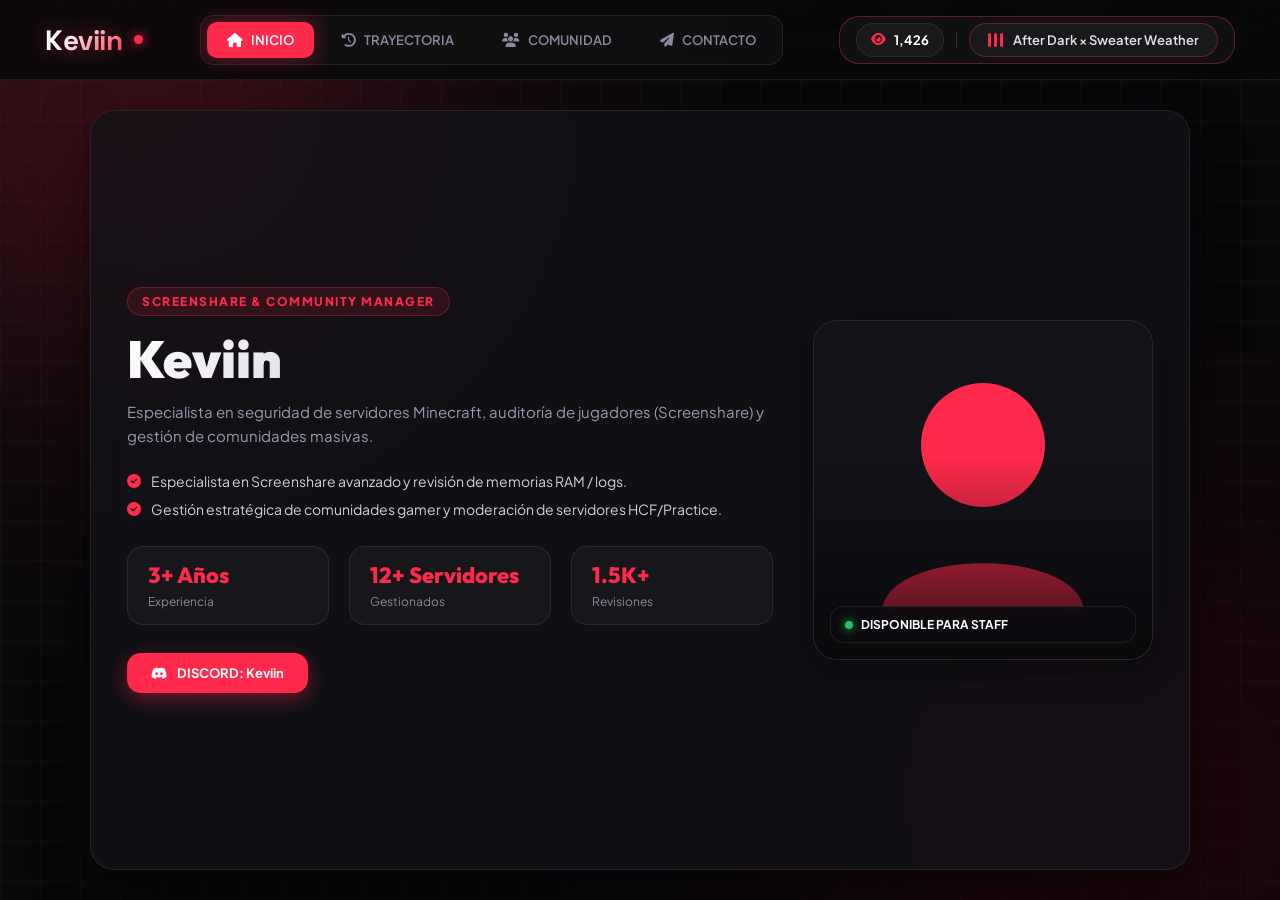
==== commit f4224f3b: "Add files via upload" ====
--- a/index.html
+++ b/index.html
@@ -6,7 +6,7 @@
     <title>Keviin - Portafolio Profesional</title>
     <!-- FAVICON REDONDO ROJO DE KEVIIN -->
     <link rel="icon" type="image/svg+xml" href="data:image/svg+xml,<svg xmlns='http://www.w3.org/2000/svg' viewBox='0 0 100 100'><circle cx='50' cy='50' r='45' fill='%2308080a'/><circle cx='50' cy='50' r='20' fill='%23ff2a4b'/></svg>">
-    <link href="https://fonts.googleapis.com/css2?family=Cinzel:wght@700&family=Outfit:wght@400;600;700;800;900&family=Space+Grotesk:wght@600;700&family=Plus+Jakarta+Sans:wght@400;500;600;700&display=swap" rel="stylesheet">
+    <link href="https://fonts.googleapis.com/css2?family=Outfit:wght@400;600;700;800;900&family=Space+Grotesk:wght@600;700&family=Plus+Jakarta+Sans:wght@400;500;600;700&display=swap" rel="stylesheet">
     <link rel="stylesheet" href="https://cdnjs.cloudflare.com/ajax/libs/font-awesome/6.4.0/css/all.min.css">
     <link rel="stylesheet" href="css/styles.css">
 </head>
@@ -24,25 +24,26 @@
 
     <nav class="navbar">
         <div class="logo">
-            <span class="k-icon-fancy">K</span><span class="logo-accent" id="logoText">eviin</span>
+            <span class="logo-accent" id="logoText">Keviin</span>
             <span class="status-dot"></span>
         </div>
         
         <div class="nav-links" id="navigationMenu"></div>
         
         <div class="navbar-right-group">
-            <!-- GLOBITO UNIFICADO (VISITAS Y MÚSICA) -->
+            <!-- GLOBITO UNIFICADO DE VISITAS Y MÚSICA -->
             <div class="unified-status-pill" id="musicPlayerBtn" onclick="toggleMusic()">
-                <div class="views-section">
-                    <i class="far fa-eye"></i>
-                    <span id="visitorCounterNum" class="visitor-num">1,429</span>
+                <div class="visitor-counter-badge" title="Visitas totales">
+                    <i class="fas fa-eye"></i> <span id="visitorCounterNum" class="visitor-num">1,429</span>
                 </div>
                 <div class="pill-divider"></div>
-                <div class="music-section">
-                    <div class="equalizer-bars" id="musicBars">
+                <div class="music-player-widget">
+                    <div class="music-bars" id="musicBars">
                         <span></span><span></span><span></span>
                     </div>
-                    <span class="song-title" id="songTitleDisplay">Música de fondo</span>
+                    <div class="music-info">
+                        <span class="song-title" id="songTitleDisplay">After Dark × Sweater Weather</span>
+                    </div>
                 </div>
             </div>
         </div>
--- a/css/styles.css
+++ b/css/styles.css
@@ -480,82 +480,28 @@
 }
 
 
-/* K ESTILIZADA Y GLOBITO UNIFICADO */
-.k-icon-fancy {
-    font-family: 'Cinzel', serif;
-    font-size: 2.2rem;
-    font-weight: 700;
-    color: var(--accent-color, #ff2a4b);
-    text-shadow: 0 0 15px rgba(255, 42, 75, 0.7);
-    margin-right: 1px;
-}
-
+/* GLOBITO UNIFICADO (VISITAS + MÚSICA) */
 .unified-status-pill {
     display: flex;
     align-items: center;
-    background: rgba(18, 18, 24, 0.85);
+    background: rgba(255, 255, 255, 0.04);
     border: 1px solid rgba(255, 42, 75, 0.35);
-    border-radius: 30px;
-    padding: 8px 18px;
+    border-radius: 20px;
+    padding: 6px 16px;
+    gap: 12px;
     cursor: pointer;
     transition: all 0.3s ease;
-    gap: 12px;
-    backdrop-filter: blur(8px);
 }
 
 .unified-status-pill:hover {
-    border-color: var(--accent-color, #ff2a4b);
-    box-shadow: 0 0 18px rgba(255, 42, 75, 0.35);
+    background: rgba(255, 42, 75, 0.12);
+    border-color: var(--accent-color);
+    box-shadow: 0 0 18px var(--accent-glow);
     transform: translateY(-1px);
-}
-
-.views-section {
-    display: flex;
-    align-items: center;
-    gap: 6px;
-    color: #ffffff;
-    font-size: 0.85rem;
-    font-weight: 700;
-}
-
-.views-section i {
-    color: var(--accent-color, #ff2a4b);
 }
 
 .pill-divider {
     width: 1px;
     height: 16px;
-    background: rgba(255, 255, 255, 0.2);
-}
-
-.music-section {
-    display: flex;
-    align-items: center;
-    gap: 8px;
-    font-size: 0.85rem;
-    color: #ffffff;
-    font-weight: 600;
-}
-
-.equalizer-bars {
-    display: flex;
-    align-items: flex-end;
-    gap: 3px;
-    height: 12px;
-}
-
-.equalizer-bars span {
-    width: 3px;
-    height: 100%;
-    background: var(--accent-color, #ff2a4b);
-    border-radius: 2px;
-}
-
-.unified-status-pill.playing .equalizer-bars span:nth-child(1) { animation: bounce 0.6s infinite alternate; }
-.unified-status-pill.playing .equalizer-bars span:nth-child(2) { animation: bounce 0.8s infinite alternate 0.2s; }
-.unified-status-pill.playing .equalizer-bars span:nth-child(3) { animation: bounce 0.5s infinite alternate 0.4s; }
-
-@keyframes bounce {
-    0% { height: 25%; }
-    100% { height: 100%; }
-}
+    background: rgba(255, 255, 255, 0.15);
+}
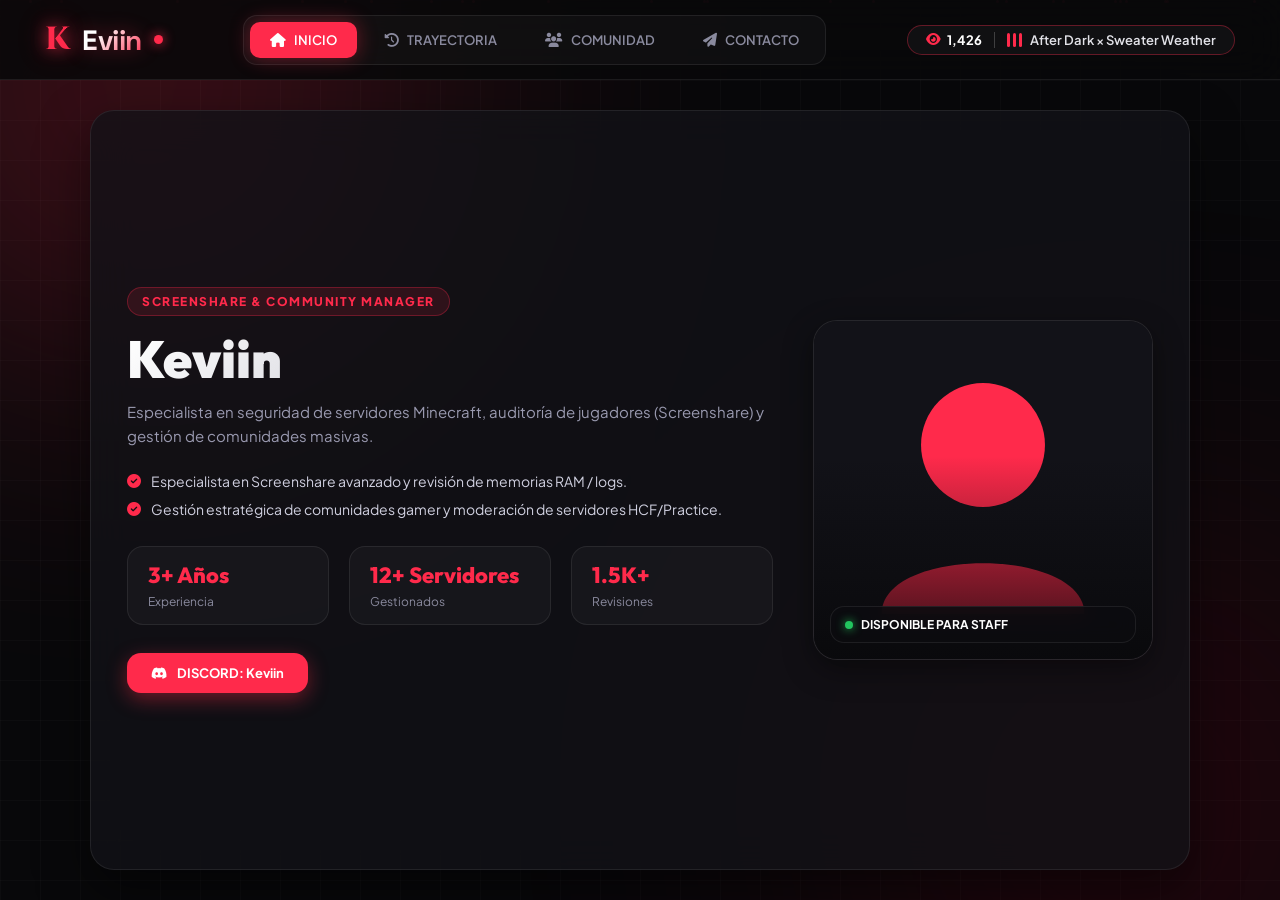
==== commit 4c820cfc: "Add files via upload" ====
--- a/index.html
+++ b/index.html
@@ -6,7 +6,7 @@
     <title>Keviin - Portafolio Profesional</title>
     <!-- FAVICON REDONDO ROJO DE KEVIIN -->
     <link rel="icon" type="image/svg+xml" href="data:image/svg+xml,<svg xmlns='http://www.w3.org/2000/svg' viewBox='0 0 100 100'><circle cx='50' cy='50' r='45' fill='%2308080a'/><circle cx='50' cy='50' r='20' fill='%23ff2a4b'/></svg>">
-    <link href="https://fonts.googleapis.com/css2?family=Outfit:wght@400;600;700;800;900&family=Space+Grotesk:wght@600;700&family=Plus+Jakarta+Sans:wght@400;500;600;700&display=swap" rel="stylesheet">
+    <link href="https://fonts.googleapis.com/css2?family=Cinzel:wght@700;800&family=Outfit:wght@400;600;700;800;900&family=Space+Grotesk:wght@600;700&family=Plus+Jakarta+Sans:wght@400;500;600;700&display=swap" rel="stylesheet">
     <link rel="stylesheet" href="https://cdnjs.cloudflare.com/ajax/libs/font-awesome/6.4.0/css/all.min.css">
     <link rel="stylesheet" href="css/styles.css">
 </head>
@@ -24,27 +24,30 @@
 
     <nav class="navbar">
         <div class="logo">
-            <span class="logo-accent" id="logoText">Keviin</span>
+            <span class="k-fancy-letter">K</span>
+            <span class="logo-accent" id="logoText">eviin</span>
             <span class="status-dot"></span>
         </div>
         
         <div class="nav-links" id="navigationMenu"></div>
         
         <div class="navbar-right-group">
-            <!-- GLOBITO UNIFICADO DE VISITAS Y MÚSICA -->
-            <div class="unified-status-pill" id="musicPlayerBtn" onclick="toggleMusic()">
-                <div class="visitor-counter-badge" title="Visitas totales">
-                    <i class="fas fa-eye"></i> <span id="visitorCounterNum" class="visitor-num">1,429</span>
+            <!-- GLOBITO UNIFICADO (VISITAS Y MÚSICA EN UN SOLO CONTENEDOR CONTINUO) -->
+            <div class="unified-music-pill" id="musicPlayerBtn" onclick="toggleMusic()">
+                <div class="visitor-counter-part">
+                    <i class="fas fa-eye"></i>
+                    <span id="visitorCounterNum" class="visitor-num">1,430</span>
                 </div>
-                <div class="pill-divider"></div>
-                <div class="music-player-widget">
+                <div class="pill-divider-line"></div>
+                <div class="music-player-part">
                     <div class="music-bars" id="musicBars">
                         <span></span><span></span><span></span>
                     </div>
                     <div class="music-info">
-                        <span class="song-title" id="songTitleDisplay">After Dark × Sweater Weather</span>
+                        <span class="song-title" id="songTitleDisplay">Música de fondo</span>
                     </div>
                 </div>
+                <div class="music-tooltip" id="musicTooltip">Click para reproducir / pausar</div>
             </div>
         </div>
     </nav>
--- a/css/styles.css
+++ b/css/styles.css
@@ -480,28 +480,58 @@
 }
 
 
-/* GLOBITO UNIFICADO (VISITAS + MÚSICA) */
-.unified-status-pill {
+/* 1. K ESTILIZADA / FUENTE CINZEL LINDA */
+.k-fancy-letter {
+    font-family: 'Cinzel', serif;
+    font-size: 32px;
+    font-weight: 800;
+    color: var(--accent-color, #ff2a4b);
+    text-shadow: 0 0 16px rgba(255, 42, 75, 0.8), 0 0 30px rgba(255, 42, 75, 0.4);
+    letter-spacing: -1px;
+    margin-right: 1px;
+}
+
+/* 2. GLOBITO UNIFICADO (CONTADOR Y REPRODUCTOR EN UN SOLO CONTENEDOR) */
+.unified-music-pill {
     display: flex;
     align-items: center;
     background: rgba(255, 255, 255, 0.04);
     border: 1px solid rgba(255, 42, 75, 0.35);
-    border-radius: 20px;
-    padding: 6px 16px;
+    padding: 6px 18px;
+    border-radius: 30px;
+    cursor: pointer;
+    position: relative;
+    transition: all 0.3s ease;
     gap: 12px;
-    cursor: pointer;
-    transition: all 0.3s ease;
-}
-
-.unified-status-pill:hover {
+}
+
+.unified-music-pill:hover {
     background: rgba(255, 42, 75, 0.12);
     border-color: var(--accent-color);
-    box-shadow: 0 0 18px var(--accent-glow);
+    box-shadow: 0 0 20px var(--accent-glow);
     transform: translateY(-1px);
 }
 
-.pill-divider {
+.visitor-counter-part {
+    display: flex;
+    align-items: center;
+    gap: 6px;
+    font-size: 13px;
+    color: #a0a0b0;
+}
+
+.visitor-counter-part i {
+    color: var(--accent-color);
+}
+
+.pill-divider-line {
     width: 1px;
     height: 16px;
-    background: rgba(255, 255, 255, 0.15);
-}
+    background: rgba(255, 255, 255, 0.2);
+}
+
+.music-player-part {
+    display: flex;
+    align-items: center;
+    gap: 8px;
+}
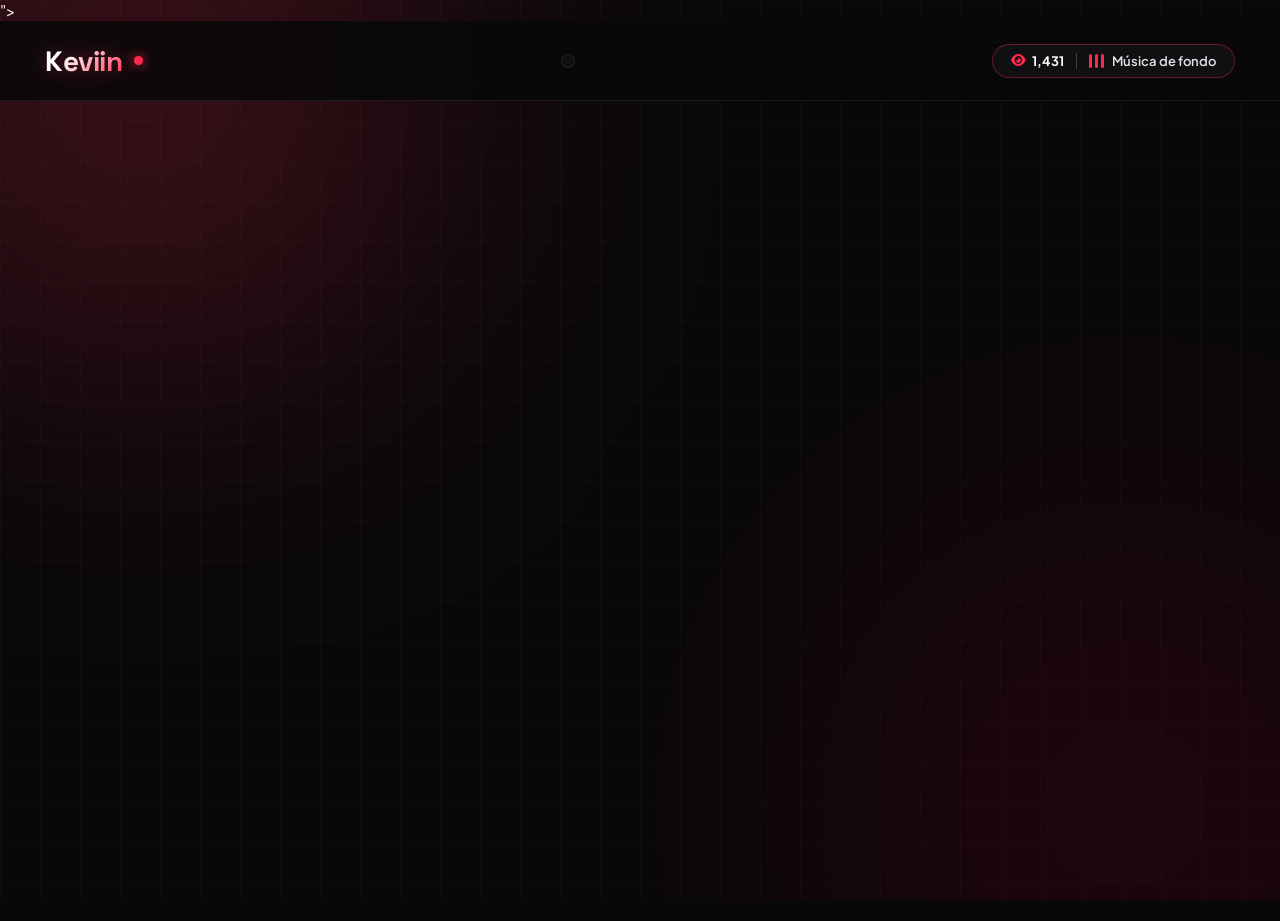
==== commit 84890813: "Add files via upload" ====
--- a/index.html
+++ b/index.html
@@ -5,7 +5,7 @@
     <meta name="viewport" content="width=device-width, initial-scale=1.0">
     <title>Keviin - Portafolio Profesional</title>
     <!-- FAVICON REDONDO ROJO DE KEVIIN -->
-    <link rel="icon" type="image/svg+xml" href="data:image/svg+xml,<svg xmlns='http://www.w3.org/2000/svg' viewBox='0 0 100 100'><circle cx='50' cy='50' r='45' fill='%2308080a'/><circle cx='50' cy='50' r='20' fill='%23ff2a4b'/></svg>">
+    <link rel="icon" type="image/svg+xml" href="data:image/svg+xml,<svg xmlns='http://www.w3.org/2000/svg' viewBox='0 0 100 100'><rect width='100' height='100' rx='20' fill='%2308080a'/><text x='50%' y='55%' dominant-baseline='central' text-anchor='middle' fill='%23ff2a4b' font-family='Cinzel, serif' font-weight='bold' font-size='70'>K</text></svg>"><circle cx='50' cy='50' r='45' fill='%2308080a'/><circle cx='50' cy='50' r='20' fill='%23ff2a4b'/></svg>">
     <link href="https://fonts.googleapis.com/css2?family=Cinzel:wght@700;800&family=Outfit:wght@400;600;700;800;900&family=Space+Grotesk:wght@600;700&family=Plus+Jakarta+Sans:wght@400;500;600;700&display=swap" rel="stylesheet">
     <link rel="stylesheet" href="https://cdnjs.cloudflare.com/ajax/libs/font-awesome/6.4.0/css/all.min.css">
     <link rel="stylesheet" href="css/styles.css">
@@ -23,20 +23,15 @@
     <audio id="bgMusic" loop preload="auto"></audio>
 
     <nav class="navbar">
-        <div class="logo">
-            <span class="k-fancy-letter">K</span>
-            <span class="logo-accent" id="logoText">eviin</span>
-            <span class="status-dot"></span>
-        </div>
+        <div class="logo"><span class="logo-accent" id="logoText">Keviin</span><span class="status-dot"></span></div>
         
         <div class="nav-links" id="navigationMenu"></div>
         
         <div class="navbar-right-group">
-            <!-- GLOBITO UNIFICADO (VISITAS Y MÚSICA EN UN SOLO CONTENEDOR CONTINUO) -->
             <div class="unified-music-pill" id="musicPlayerBtn" onclick="toggleMusic()">
-                <div class="visitor-counter-part">
+                <div class="visitor-counter-part" title="Visitas reales acumuladas">
                     <i class="fas fa-eye"></i>
-                    <span id="visitorCounterNum" class="visitor-num">1,430</span>
+                    <span id="visitorCounterNum" class="visitor-num">1,431</span>
                 </div>
                 <div class="pill-divider-line"></div>
                 <div class="music-player-part">
--- a/css/styles.css
+++ b/css/styles.css
@@ -480,24 +480,13 @@
 }
 
 
-/* 1. K ESTILIZADA / FUENTE CINZEL LINDA */
-.k-fancy-letter {
-    font-family: 'Cinzel', serif;
-    font-size: 32px;
-    font-weight: 800;
-    color: var(--accent-color, #ff2a4b);
-    text-shadow: 0 0 16px rgba(255, 42, 75, 0.8), 0 0 30px rgba(255, 42, 75, 0.4);
-    letter-spacing: -1px;
-    margin-right: 1px;
-}
-
-/* 2. GLOBITO UNIFICADO (CONTADOR Y REPRODUCTOR EN UN SOLO CONTENEDOR) */
+/* CÁPSULA UNIFICADA DE REPRODUCTOR + CONTADOR DE VISITAS */
 .unified-music-pill {
     display: flex;
     align-items: center;
     background: rgba(255, 255, 255, 0.04);
     border: 1px solid rgba(255, 42, 75, 0.35);
-    padding: 6px 18px;
+    padding: 8px 18px;
     border-radius: 30px;
     cursor: pointer;
     position: relative;
@@ -507,8 +496,8 @@
 
 .unified-music-pill:hover {
     background: rgba(255, 42, 75, 0.12);
-    border-color: var(--accent-color);
-    box-shadow: 0 0 20px var(--accent-glow);
+    border-color: var(--accent-color, #ff2a4b);
+    box-shadow: 0 0 20px var(--accent-glow, rgba(255, 42, 75, 0.4));
     transform: translateY(-1px);
 }
 
@@ -517,11 +506,12 @@
     align-items: center;
     gap: 6px;
     font-size: 13px;
-    color: #a0a0b0;
+    font-weight: 700;
+    color: #ffffff;
 }
 
 .visitor-counter-part i {
-    color: var(--accent-color);
+    color: var(--accent-color, #ff2a4b);
 }
 
 .pill-divider-line {
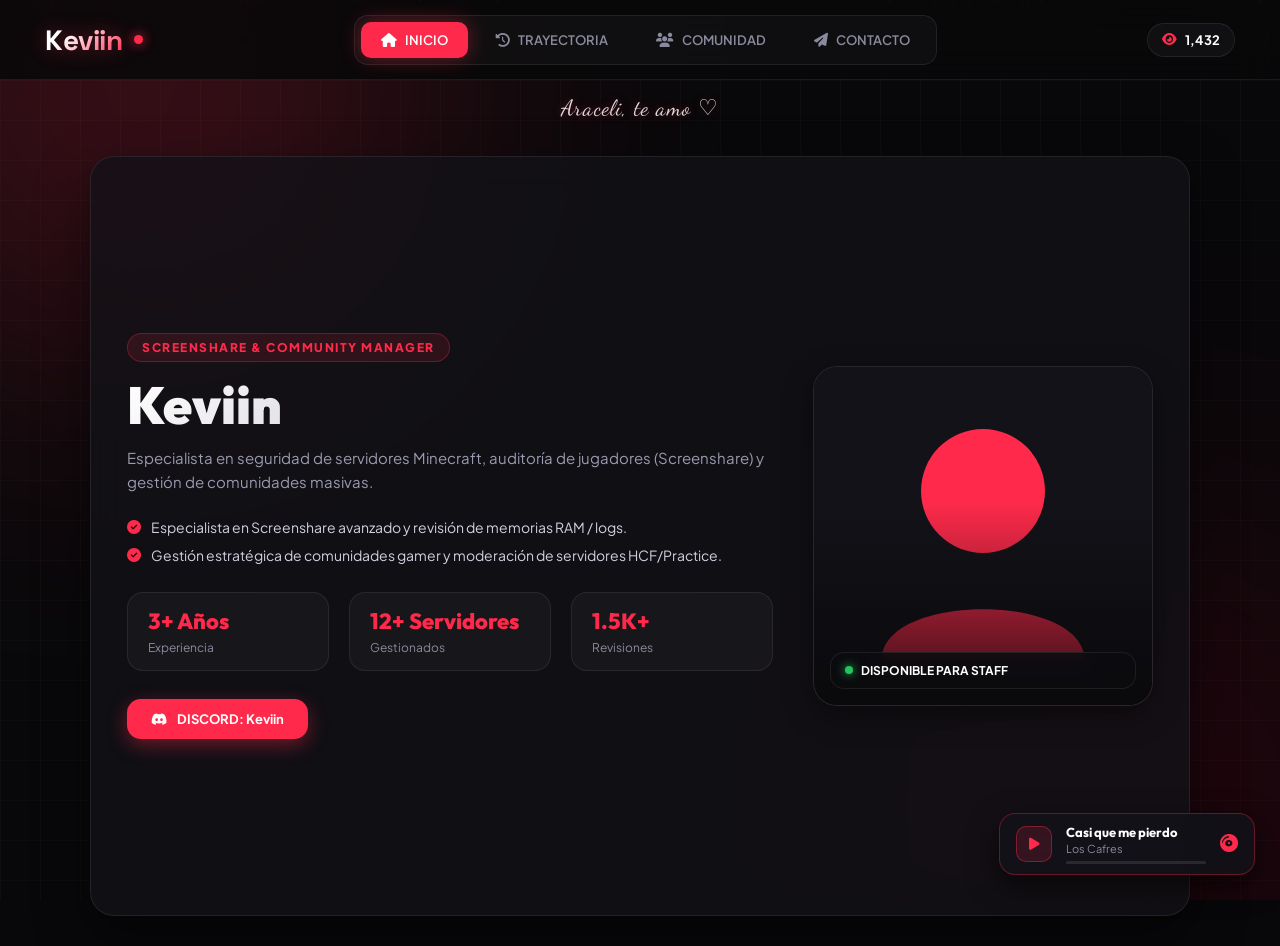
==== commit 974e14a1: "Add files via upload" ====
--- a/index.html
+++ b/index.html
@@ -4,9 +4,9 @@
     <meta charset="UTF-8">
     <meta name="viewport" content="width=device-width, initial-scale=1.0">
     <title>Keviin - Portafolio Profesional</title>
-    <!-- FAVICON REDONDO ROJO DE KEVIIN -->
-    <link rel="icon" type="image/svg+xml" href="data:image/svg+xml,<svg xmlns='http://www.w3.org/2000/svg' viewBox='0 0 100 100'><rect width='100' height='100' rx='20' fill='%2308080a'/><text x='50%' y='55%' dominant-baseline='central' text-anchor='middle' fill='%23ff2a4b' font-family='Cinzel, serif' font-weight='bold' font-size='70'>K</text></svg>"><circle cx='50' cy='50' r='45' fill='%2308080a'/><circle cx='50' cy='50' r='20' fill='%23ff2a4b'/></svg>">
-    <link href="https://fonts.googleapis.com/css2?family=Cinzel:wght@700;800&family=Outfit:wght@400;600;700;800;900&family=Space+Grotesk:wght@600;700&family=Plus+Jakarta+Sans:wght@400;500;600;700&display=swap" rel="stylesheet">
+    <!-- FAVICON CON LA K ESTILIZADA EN LA PESTAÑA -->
+    <link rel="icon" type="image/svg+xml" href="data:image/svg+xml,<svg xmlns='http://www.w3.org/2000/svg' viewBox='0 0 100 100'><rect width='100' height='100' rx='20' fill='%2308080a'/><text x='50%' y='55%' dominant-baseline='central' text-anchor='middle' fill='%23ff2a4b' font-family='Cinzel, serif' font-weight='bold' font-size='70'>K</text></svg>">
+    <link href="https://fonts.googleapis.com/css2?family=Dancing+Script:wght@600&family=Outfit:wght@400;600;700;800;900&family=Space+Grotesk:wght@600;700&family=Plus+Jakarta+Sans:wght@400;500;600;700&display=swap" rel="stylesheet">
     <link rel="stylesheet" href="https://cdnjs.cloudflare.com/ajax/libs/font-awesome/6.4.0/css/all.min.css">
     <link rel="stylesheet" href="css/styles.css">
 </head>
@@ -22,34 +22,49 @@
     <!-- REPRODUCTOR DE AUDIO -->
     <audio id="bgMusic" loop preload="auto"></audio>
 
+    <!-- NAVBAR PRINCIPAL -->
     <nav class="navbar">
-        <div class="logo"><span class="logo-accent" id="logoText">Keviin</span><span class="status-dot"></span></div>
+        <div class="logo">
+            <span class="logo-accent" id="logoText">Keviin</span>
+            <span class="status-dot"></span>
+        </div>
         
         <div class="nav-links" id="navigationMenu"></div>
         
         <div class="navbar-right-group">
-            <div class="unified-music-pill" id="musicPlayerBtn" onclick="toggleMusic()">
-                <div class="visitor-counter-part" title="Visitas reales acumuladas">
-                    <i class="fas fa-eye"></i>
-                    <span id="visitorCounterNum" class="visitor-num">1,431</span>
-                </div>
-                <div class="pill-divider-line"></div>
-                <div class="music-player-part">
-                    <div class="music-bars" id="musicBars">
-                        <span></span><span></span><span></span>
-                    </div>
-                    <div class="music-info">
-                        <span class="song-title" id="songTitleDisplay">Música de fondo</span>
-                    </div>
-                </div>
-                <div class="music-tooltip" id="musicTooltip">Click para reproducir / pausar</div>
+            <!-- CONTADOR DE VISITAS EN VIVO EN LA BARRA SUPERIOR -->
+            <div class="visitor-counter-badge" title="Visitas totales">
+                <i class="fas fa-eye"></i> <span id="visitorCounterNum" class="visitor-num">1,431</span>
             </div>
         </div>
     </nav>
 
+    <!-- MENSAJE DEDICATORIA ESTILO CHARO / ARACELI TE AMO -->
+    <div class="dedication-container">
+        <span class="dedication-text">Araceli, te amo ♡</span>
+    </div>
+
+    <!-- CONTENIDO DE LAS TARJETAS / SECCIONES -->
     <main class="main-container">
         <div id="cardsStage" class="cards-stage"></div>
     </main>
+
+    <!-- REPRODUCTOR DE MÚSICA FLOTANTE ABAJO A LA DERECHA (ESTILO FOTO 1) -->
+    <div class="bottom-music-widget" id="musicPlayerBtn" onclick="toggleMusic()">
+        <button class="music-play-btn" id="musicPlayIconBtn" aria-label="Reproducir">
+            <i class="fas fa-play" id="playPauseIcon"></i>
+        </button>
+        <div class="bottom-music-details">
+            <div class="bottom-song-title" id="songTitleDisplay">Casi que me pierdo</div>
+            <div class="bottom-artist-name" id="songArtistDisplay">Música de fondo</div>
+            <div class="music-progress-bar">
+                <div class="music-progress-fill" id="musicProgressFill"></div>
+            </div>
+        </div>
+        <div class="music-disc-icon">
+            <i class="fas fa-compact-disc spin-disc" id="discIcon"></i>
+        </div>
+    </div>
 
     <div class="toast" id="toastNotification">Copiado al portapapeles</div>
 
--- a/css/styles.css
+++ b/css/styles.css
@@ -480,48 +480,122 @@
 }
 
 
-/* CÁPSULA UNIFICADA DE REPRODUCTOR + CONTADOR DE VISITAS */
-.unified-music-pill {
-    display: flex;
-    align-items: center;
-    background: rgba(255, 255, 255, 0.04);
+/* TEXTO DEDICATORIA CHARO / ARACELI TE AMO */
+.dedication-container {
+    text-align: center;
+    margin-top: 15px;
+    margin-bottom: 5px;
+}
+
+.dedication-text {
+    font-family: 'Dancing Script', cursive;
+    font-size: 22px;
+    color: rgba(255, 255, 255, 0.85);
+    letter-spacing: 1px;
+    text-shadow: 0 0 10px rgba(255, 42, 75, 0.4);
+}
+
+/* REPRODUCTOR FLOTANTE ABAJO A LA DERECHA (ESTILO FOTO 1) */
+.bottom-music-widget {
+    position: fixed;
+    bottom: 25px;
+    right: 25px;
+    background: rgba(18, 18, 24, 0.92);
     border: 1px solid rgba(255, 42, 75, 0.35);
-    padding: 8px 18px;
-    border-radius: 30px;
+    border-radius: 16px;
+    padding: 10px 16px;
+    display: flex;
+    align-items: center;
+    gap: 14px;
+    z-index: 999;
+    backdrop-filter: blur(12px);
+    box-shadow: 0 10px 30px rgba(0, 0, 0, 0.6);
     cursor: pointer;
-    position: relative;
-    transition: all 0.3s ease;
-    gap: 12px;
-}
-
-.unified-music-pill:hover {
-    background: rgba(255, 42, 75, 0.12);
+    transition: all 0.3s cubic-bezier(0.16, 1, 0.3, 1);
+}
+
+.bottom-music-widget:hover {
     border-color: var(--accent-color, #ff2a4b);
-    box-shadow: 0 0 20px var(--accent-glow, rgba(255, 42, 75, 0.4));
-    transform: translateY(-1px);
-}
-
-.visitor-counter-part {
-    display: flex;
-    align-items: center;
-    gap: 6px;
+    box-shadow: 0 12px 35px var(--accent-glow, rgba(255, 42, 75, 0.4));
+    transform: translateY(-2px);
+}
+
+.music-play-btn {
+    width: 36px;
+    height: 36px;
+    border-radius: 10px;
+    background: rgba(255, 42, 75, 0.15);
+    border: 1px solid rgba(255, 42, 75, 0.4);
+    color: var(--accent-color, #ff2a4b);
+    display: flex;
+    align-items: center;
+    justify-content: center;
+    cursor: pointer;
+    font-size: 14px;
+    transition: all 0.2s ease;
+}
+
+.music-play-btn:hover {
+    background: var(--accent-color, #ff2a4b);
+    color: #ffffff;
+}
+
+.bottom-music-details {
+    display: flex;
+    flex-direction: column;
+    gap: 2px;
+    min-width: 140px;
+}
+
+.bottom-song-title {
+    font-family: 'Outfit', sans-serif;
     font-size: 13px;
     font-weight: 700;
     color: #ffffff;
-}
-
-.visitor-counter-part i {
+    max-width: 160px;
+    white-space: nowrap;
+    overflow: hidden;
+    text-overflow: ellipsis;
+}
+
+.bottom-artist-name {
+    font-size: 11px;
+    color: #8a8a9e;
+    max-width: 160px;
+    white-space: nowrap;
+    overflow: hidden;
+    text-overflow: ellipsis;
+}
+
+.music-progress-bar {
+    width: 100%;
+    height: 3px;
+    background: rgba(255, 255, 255, 0.1);
+    border-radius: 2px;
+    margin-top: 4px;
+    overflow: hidden;
+}
+
+.music-progress-fill {
+    width: 0%;
+    height: 100%;
+    background: var(--accent-color, #ff2a4b);
+    transition: width 0.2s linear;
+}
+
+.music-disc-icon {
+    font-size: 18px;
     color: var(--accent-color, #ff2a4b);
-}
-
-.pill-divider-line {
-    width: 1px;
-    height: 16px;
-    background: rgba(255, 255, 255, 0.2);
-}
-
-.music-player-part {
-    display: flex;
-    align-items: center;
-    gap: 8px;
-}
+    display: flex;
+    align-items: center;
+    justify-content: center;
+}
+
+.spin-disc.spinning {
+    animation: rotateDisc 3s linear infinite;
+}
+
+@keyframes rotateDisc {
+    from { transform: rotate(0deg); }
+    to { transform: rotate(360deg); }
+}
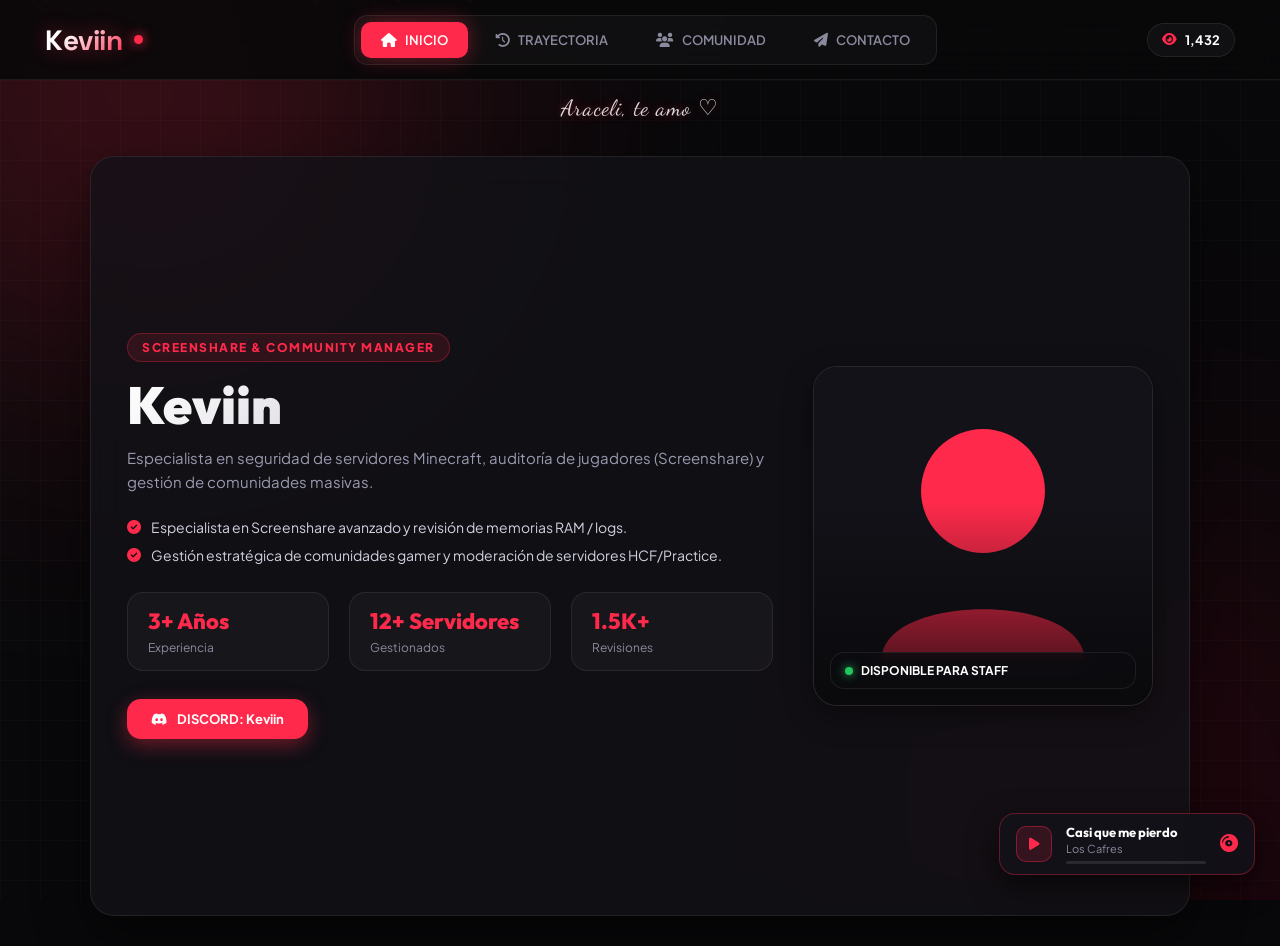
==== commit 364c38b9: "Add files via upload" ====
--- a/index.html
+++ b/index.html
@@ -39,9 +39,9 @@
         </div>
     </nav>
 
-    <!-- MENSAJE DEDICATORIA ESTILO CHARO / ARACELI TE AMO -->
+    <!-- MENSAJE DEDICATORIA EDITABLE DESDE EL PANEL -->
     <div class="dedication-container">
-        <span class="dedication-text">Araceli, te amo ♡</span>
+        <span class="dedication-text" id="dedicationTextDisplay">Araceli, te amo ♡</span>
     </div>
 
     <!-- CONTENIDO DE LAS TARJETAS / SECCIONES -->
@@ -49,14 +49,14 @@
         <div id="cardsStage" class="cards-stage"></div>
     </main>
 
-    <!-- REPRODUCTOR DE MÚSICA FLOTANTE ABAJO A LA DERECHA (ESTILO FOTO 1) -->
+    <!-- REPRODUCTOR DE MÚSICA FLOTANTE ABAJO A LA DERECHA -->
     <div class="bottom-music-widget" id="musicPlayerBtn" onclick="toggleMusic()">
         <button class="music-play-btn" id="musicPlayIconBtn" aria-label="Reproducir">
             <i class="fas fa-play" id="playPauseIcon"></i>
         </button>
         <div class="bottom-music-details">
             <div class="bottom-song-title" id="songTitleDisplay">Casi que me pierdo</div>
-            <div class="bottom-artist-name" id="songArtistDisplay">Música de fondo</div>
+            <div class="bottom-artist-name" id="songArtistDisplay">Los Cafres</div>
             <div class="music-progress-bar">
                 <div class="music-progress-fill" id="musicProgressFill"></div>
             </div>
